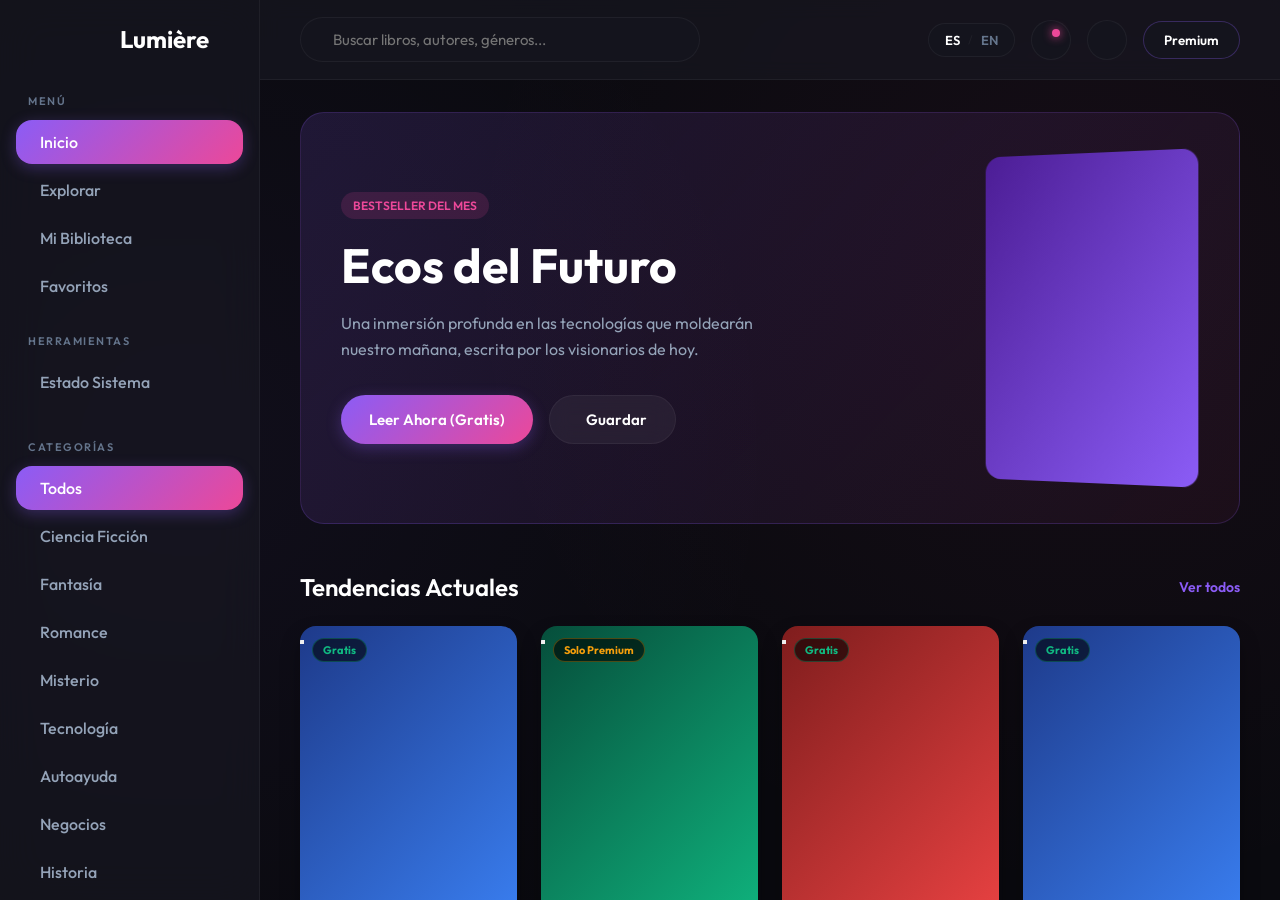
==== index.html @ 4f8e7672 "Initial commit" ====
<!DOCTYPE html>
<html lang="es">

<head>
    <meta charset="UTF-8">
    <meta name="viewport" content="width=device-width, initial-scale=1.0">
    <title data-i18n="page_title">Lumière - Digital Library</title>
    <link rel="stylesheet" href="styles.css">
    <link rel="preconnect" href="https://fonts.googleapis.com">
    <link rel="preconnect" href="https://fonts.gstatic.com" crossorigin>
    <link href="https://fonts.googleapis.com/css2?family=Outfit:wght@300;400;500;600;700&display=swap" rel="stylesheet">
    <link href="https://cdn.jsdelivr.net/npm/remixicon@3.5.0/fonts/remixicon.css" rel="stylesheet">
</head>

<body>
    <div class="app-container">
        <!-- Sidebar Navigation -->
        <aside class="sidebar" id="sidebar">
            <div class="logo">
                <button id="btnSidebarToggle" class="sidebar-toggle-btn">
                    <i class="ri-menu-fold-line"></i>
                </button>
                <i class="ri-book-3-fill"></i>
                <span>Lumière</span>
            </div>

            <nav class="nav-menu">
                <p class="nav-label" data-i18n="menu_label">MENU</p>
                <a href="#" class="nav-item active" data-tab="inicio"><i class="ri-home-5-line"></i> <span
                        data-i18n="nav_inicio">Inicio</span></a>
                <a href="#" class="nav-item" data-tab="explorar"><i class="ri-compass-3-line"></i> <span
                        data-i18n="nav_explore">Explorar</span></a>
                <a href="#" class="nav-item" data-tab="mis-libros"><i class="ri-bookmark-line"></i> <span
                        data-i18n="nav_library">Mi Biblioteca</span></a>
                <a href="#" class="nav-item" data-tab="favoritos"><i class="ri-heart-3-line"></i> <span
                        data-i18n="nav_favorites">Favoritos</span></a>
            </nav>

            <!-- System Diagnostic Section -->
            <nav class="nav-menu" style="margin-top: -10px;">
                <p class="nav-label">HERRAMIENTAS</p>
                <a href="#" class="nav-item" id="btnSystemStatus">
                    <i class="ri-shield-check-line"></i> <span>Estado Sistema</span>
                </a>
            </nav>

            <nav class="nav-menu" id="sidebarGenreFilter">
                <p class="nav-label" data-i18n="categories_label">GÉNEROS</p>
                <!-- Filtros rápidos de género -->
                <a href="#" class="nav-item category-filter active" data-category="all"><i
                        class="ri-layout-grid-line"></i> <span data-i18n="cat_all">Todos</span></a>
                <a href="#" class="nav-item category-filter" data-category="ciencia_ficcion"><i
                        class="ri-rocket-line"></i> <span data-i18n="cat_scifi">Ciencia Ficción</span></a>
                <a href="#" class="nav-item category-filter" data-category="fantasia"><i class="ri-magic-line"></i>
                    <span data-i18n="cat_fantasy">Fantasía</span></a>
                <a href="#" class="nav-item category-filter" data-category="romance"><i class="ri-empathize-line"></i>
                    <span data-i18n="cat_romance">Romance</span></a>
                <a href="#" class="nav-item category-filter" data-category="misterio"><i class="ri-search-eye-line"></i>
                    <span data-i18n="cat_mystery">Misterio</span></a>
                <a href="#" class="nav-item category-filter" data-category="tecnologia"><i class="ri-macbook-line"></i>
                    <span data-i18n="cat_tech">Tecnología</span></a>
                <a href="#" class="nav-item category-filter" data-category="autoayuda"><i
                        class="ri-psychotherapy-line"></i> <span data-i18n="cat_selfhelp">Autoayuda</span></a>
                <a href="#" class="nav-item category-filter" data-category="negocios"><i
                        class="ri-briefcase-4-line"></i> <span data-i18n="cat_business">Negocios</span></a>
                <a href="#" class="nav-item category-filter" data-category="historia"><i class="ri-book-line"></i> <span
                        data-i18n="cat_history">Historia</span></a>
            </nav>

            <!-- User Auth / Profile Area -->
            <div class="user-profile-sm" id="userProfileBtn">
                <img src="https://i.pravatar.cc/150?img=12" alt="User Profile" class="avatar" style="display: none;"
                    id="userAvatarImg">
                <i class="ri-user-unfollow-line avatar-placeholder" id="userAvatarPlaceholder"></i>
                <div class="user-info">
                    <span class="name" id="userNameDisplay" data-i18n="login_prompt">Iniciar Sesión</span>
                    <span class="plan" id="userPlanDisplay" style="display:none;">Free Member</span>
                </div>
            </div>
        </aside>

        <!-- Main Content -->
        <main class="main-content">
            <!-- Header -->
            <header class="top-header">
                <div class="search-bar">
                    <i class="ri-search-line"></i>
                    <input type="text" id="searchInput" placeholder="Buscar libros, autores, géneros..."
                        data-i18n-placeholder="search_placeholder">
                </div>

                <div class="header-actions">
                    <!-- Language Switcher -->
                    <div class="lang-switcher">
                        <button class="lang-btn active" data-lang="es">ES</button>
                        <span class="lang-div">/</span>
                        <button class="lang-btn" data-lang="en">EN</button>
                    </div>

                    <button class="icon-btn"><i class="ri-notification-3-line"></i><span class="badge"></span></button>
                    <button class="icon-btn"><i class="ri-settings-4-line"></i></button>
                    <button class="upgrade-btn" data-i18n="btn_premium">Premium</button>
                </div>
            </header>

            <!-- Content Area (Tabs Container) -->
            <div class="content-scroll">

                <!-- INICIO TAB -->
                <div class="tab-content active" id="tab-inicio">
                    <!-- Hero Section -->
                    <section class="hero-section">
                        <div class="hero-content">
                            <span class="tag" data-i18n="hero_tag">Bestseller del Mes</span>
                            <h1 data-i18n="hero_title">Ecos del Futuro</h1>
                            <p data-i18n="hero_desc">Una inmersión profunda en las tecnologías que moldearán nuestro
                                mañana, escrita por los visionarios de hoy.</p>
                            <div class="hero-actions">
                                <button class="btn-primary" data-i18n="btn_read_now">Leer Ahora (Gratis)</button>
                                <button class="btn-secondary add-favorite-btn"><i class="ri-heart-line"></i> <span
                                        data-i18n="btn_save">Guardar</span></button>
                            </div>
                        </div>
                        <div class="hero-image">
                            <div class="book-cover-mockup hero-mockup">
                                <i class="ri-rocket-2-fill"></i>
                            </div>
                        </div>
                    </section>

                    <!-- Trending Section -->
                    <section class="book-section">
                        <div class="section-header">
                            <h2 data-i18n="section_trending">Tendencias Actuales</h2>
                            <a href="#" class="view-all" data-i18n="btn_view_all">Ver todos</a>
                        </div>

                        <!-- Book Grid populated via JS to allow filtering -->
                        <div class="book-grid" id="mainBookGrid">
                            <!-- Books injected here by script.js -->
                        </div>
                    </section>
                </div>

                <!-- EXPLORAR TAB -->
                <div class="tab-content" id="tab-explorar">
                    <section class="book-section">
                        <div class="section-header">
                            <h2 data-i18n="section_explore">Explorar Catálogo</h2>
                        </div>
                        activeCategory: 'all'
                        <!-- Genre Pills -->
                        <div class="genre-pills">
                            <button class="pill active" data-category="all">Todos</button>
                            <button class="pill" data-category="ciencia_ficcion">Ciencia Ficción</button>
                            <button class="pill" data-category="fantasia">Fantasía</button>
                            <button class="pill" data-category="romance">Romance</button>
                            <button class="pill" data-category="misterio">Misterio</button>
                            <button class="pill" data-category="tecnologia">Tecnología</button>
                            <button class="pill" data-category="autoayuda">Autoayuda</button>
                            <button class="pill" data-category="negocios">Negocios</button>
                            <button class="pill" data-category="historia">Historia</button>
                        </div>
                        <div class="book-grid" id="exploreBookGrid">
                            <!-- Books injected here -->
                        </div>
                    </section>
                </div>

                <!-- MIS LIBROS & FAVORITOS TABS (Placeholder structure) -->
                <div class="tab-content" id="tab-mis-libros">
                    <section class="book-section">
                        <div class="section-header">
                            <h2 data-i18n="section_library">Mi Biblioteca</h2>
                        </div>
                        <p data-i18n="empty_library">Aún no has guardado libros para leer más tarde.</p>
                    </section>
                </div>

                <div class="tab-content" id="tab-favoritos">
                    <section class="book-section">
                        <div class="section-header">
                            <h2 data-i18n="section_favorites">Mis Favoritos</h2>
                        </div>
                        <div class="book-grid" id="favoritesBookGrid">
                            <!-- Favorite Books injected here -->
                        </div>
                    </section>
                </div>

                <!-- Footer: Newsletter & Partners -->
                <footer class="app-footer">
                    <div class="newsletter">
                        <h3 data-i18n="news_title">Únete a Lumière Premium</h3>
                        <p data-i18n="news_desc">Recibe promociones exclusivas, descuentos en libros de pago y recomendaciones personalizadas por correo electrónico.</p>
                        <form class="newsletter-form" id="newsletterForm">
                            <input type="email" placeholder="Tu correo electrónico..." required
                                data-i18n-placeholder="email_placeholder">
                            <button type="submit" class="btn-primary"><i class="ri-mail-send-line"></i> <span
                                    data-i18n="btn_subscribe">Suscribirse</span></button>
                        </form>
                    </div>

                    <div class="partnerships">
                        <h4 data-i18n="partners_title">Con el apoyo de nuestros socios:</h4>
                        <div class="partner-logos">
                            <span><i class="ri-amazon-line"></i> Publishers</span>
                            <span><i class="ri-google-play-line"></i> Books</span>
                            <span><i class="ri-apple-line"></i> Media</span>
                            <span><i class="ri-pen-nib-line"></i> Editores Indies</span>
                        </div>
                    </div>
                </footer>
            </div>
        </main>
        
        <!-- Book Details Modal -->
        <div class="modal-overlay" id="bookModal">
            <div class="modal-content">
                <button class="close-modal" id="closeModalBtn"><i class="ri-close-line"></i></button>
                <div class="modal-body">
                    <div class="modal-cover mockup-1" id="modalCover">
                        <i class="ri-planet-line"></i>
                    </div>
                    <div class="modal-info">
                        <!-- Premium/Price Tag inside modal -->
                        <span class="price-tag large" id="modalPrice">$0.00</span>
                        
                        <h2 id="modalTitle">Título del Libro</h2>
                        <span class="author-large" id="modalAuthor">Autor</span>
                        <div class="modal-meta">
                            <span><i class="ri-star-fill"></i> 4.8</span>
                            <span><i class="ri-time-line"></i> 12h 30m</span>
                            <span><i class="ri-book-open-line"></i> 342 pág</span>
                        </div>
                        <p class="description" id="modalDesc">
                            Cargando descripción...
                        </p>
                        <div class="modal-actions">
                            <button class="btn-primary" id="modalMainAction" data-i18n="btn_read_now">Comenzar a Leer</button>
                            <!-- NEW Preview Button -->
                            <button class="btn-secondary" id="modalPreviewAction"><i class="ri-eye-line"></i> <span data-i18n="btn_preview">Vista Previa</span></button>
                            
                            <button class="icon-btn-lg add-favorite-btn"><i class="ri-heart-add-line"></i></button>
                            <button class="icon-btn-lg"><i class="ri-share-line"></i></button>
                        </div>
                    </div>

                    <!-- Reading View (Hidden by default) -->
                    <div class="reading-container" id="readingContainer">
                        <div class="reading-header">
                            <button class="btn-back-details" id="btnBackToDetails">
                                <i class="ri-arrow-left-line"></i> <span data-i18n="btn_back">Volver</span>
                            </button>
                            
                            <div class="reader-controls">
                                <!-- Font Size -->
                                <div class="control-group">
                                    <button class="reader-btn" id="decreaseFont" title="Disminuir letra">A-</button>
                                    <button class="reader-btn" id="increaseFont" title="Aumentar letra">A+</button>
                                </div>
                                <!-- Font Family -->
                                <div class="control-group">
                                    <button class="reader-btn" id="toggleFontFamily" title="Cambiar fuente">
                                        <i class="ri-font-size"></i>
                                    </button>
                                </div>
                                <!-- Themes -->
                                <div class="control-group themes">
                                    <button class="theme-dot light active" data-theme="light" title="Modo Día"></button>
                                    <button class="theme-dot sepia" data-theme="sepia" title="Modo Sepia"></button>
                                    <button class="theme-dot dark" data-theme="dark" title="Modo Noche"></button>
                                </div>
                            </div>

                            <div class="modal-meta" style="margin-bottom: 0; margin-left: auto;">
                                <span id="readingTitle" style="font-weight: 700;">Título</span>
                            </div>
                        </div>
                        <div class="reading-content" id="readingContentText">
                            <!-- Full book text injected here -->
                        </div>
                    </div>
                </div>
            </div>
        </div>

        <!-- Authentication Modal (Login/Register) -->
        <div class="modal-overlay" id="authModal">
            <div class="modal-content auth-modal-content">
                <button class="close-modal" id="closeAuthModalBtn"><i class="ri-close-line"></i></button>
                <div class="auth-forms">
                    <div class="auth-header">
                        <h2 data-i18n="auth_title">Bienvenido a Lumière</h2>
                        <p data-i18n="auth_desc">Inicia sesión o crea una cuenta para guardar tus libros y acceder a
                            contenido Premium.</p>
                    </div>
                    <div class="auth-tabs">
                        <button class="auth-tab active" data-target="login" id="loginTabBtn"
                            data-i18n="tab_login">Iniciar Sesión</button>
                        <button class="auth-tab" data-target="register" id="registerTabBtn"
                            data-i18n="tab_register">Registrarse</button>
                    </div>

                    <form id="loginForm" class="auth-form active">
                        <div class="form-group">
                            <label data-i18n="label_email">Correo Electrónico</label>
                            <input type="email" required placeholder="correo@ejemplo.com">
                        </div>
                        <div class="form-group">
                            <label data-i18n="label_password">Contraseña</label>
                            <input type="password" required placeholder="••••••••">
                        </div>
                        <button type="submit" class="btn-primary w-100" data-i18n="btn_login_submit">Entrar</button>
                    </form>

                    <form id="registerForm" class="auth-form">
                        <div class="form-group">
                            <label data-i18n="label_name">Nombre Completo</label>
                            <input type="text" required placeholder="Tu Nombre">
                        </div>
                        <div class="form-group">
                            <label data-i18n="label_email">Correo Electrónico</label>
                            <input type="email" required placeholder="correo@ejemplo.com">
                        </div>
                        <div class="form-group">
                            <label data-i18n="label_password">Contraseña</label>
                            <input type="password" required placeholder="••••••••">
                        </div>
                        <button type="submit" class="btn-primary w-100" data-i18n="btn_register_submit">Crear
                            Cuenta</button>
                    </form>
                </div>
            </div>
        </div>

    </div>

    <!-- The Javascript file holding our logic -->
    <script src="script.js"></script>
</body>

</html>
---- styles.css ----
:root {
    --bg-dark: #0a0a0f;
    --bg-panel: #14141d;
    --bg-glass: rgba(25, 25, 35, 0.6);
    --border-glass: rgba(255, 255, 255, 0.05);
    
    --text-primary: #ffffff;
    --text-secondary: #94a3b8;
    --text-muted: #64748b;
    
    --accent-primary: #8b5cf6;
    --accent-primary-hover: #7c3aed;
    --accent-secondary: #ec4899;
    --accent-gradient: linear-gradient(135deg, var(--accent-primary), var(--accent-secondary));
    
    --price-free: #10b981; /* strong green for free */
    --price-premium: #f59e0b; /* golden for premium */

    --radius-sm: 8px;
    --radius-md: 16px;
    --radius-lg: 24px;
    --radius-full: 9999px;
    
    --transition: all 0.3s cubic-bezier(0.4, 0, 0.2, 1);
}

* { margin: 0; padding: 0; box-sizing: border-box; font-family: 'Outfit', sans-serif; }
body {
    background-color: var(--bg-dark); color: var(--text-primary);
    height: 100vh; overflow: hidden;
    background-image: 
        radial-gradient(circle at 15% 50%, rgba(139, 92, 246, 0.05) 0%, transparent 50%),
        radial-gradient(circle at 85% 30%, rgba(236, 72, 153, 0.05) 0%, transparent 50%);
}
.app-container { display: flex; height: 100vh; max-width: 1600px; margin: 0 auto; }

/* Scrollbar Styles */
::-webkit-scrollbar { width: 6px; }
::-webkit-scrollbar-track { background: transparent; }
::-webkit-scrollbar-thumb { background: var(--bg-panel); border-radius: var(--radius-full); }
::-webkit-scrollbar-thumb:hover { background: var(--border-glass); }

/* Sidebar */
.sidebar {
    width: 260px; background: var(--bg-glass); backdrop-filter: blur(20px); -webkit-backdrop-filter: blur(20px);
    border-right: 1px solid var(--border-glass); display: flex; flex-direction: column; padding: 24px 0; z-index: 10;
    transition: width 0.3s cubic-bezier(0.4, 0, 0.2, 1); overflow: hidden;
}

.sidebar.collapsed {
    width: 80px;
}

.logo { 
    display: flex; align-items: center; gap: 12px; padding: 0 24px; margin-bottom: 40px; 
    font-size: 24px; font-weight: 700; color: var(--text-primary); 
    white-space: nowrap;
}
.logo i { color: var(--accent-primary); font-size: 28px; min-width: 32px; text-align: center; }

.sidebar-toggle-btn {
    background: none; border: none; color: var(--text-muted); cursor: pointer;
    font-size: 20px; display: flex; align-items: center; justify-content: center;
    transition: var(--transition); padding: 4px; border-radius: var(--radius-sm);
}
.sidebar-toggle-btn:hover { color: var(--text-primary); background: rgba(255,255,255,0.05); }

.sidebar.collapsed .logo span,
.sidebar.collapsed .nav-item span,
.sidebar.collapsed .nav-label,
.sidebar.collapsed .user-info {
    display: none;
}

.sidebar.collapsed .nav-item {
    justify-content: center; padding: 12px 0;
}
.sidebar.collapsed .nav-item i { font-size: 22px; }

.nav-menu { margin-bottom: 32px; padding: 0 16px; }
.nav-label { font-size: 11px; font-weight: 600; color: var(--text-muted); letter-spacing: 1.5px; margin-bottom: 12px; padding: 0 12px; white-space: nowrap; }
.nav-item {
    display: flex; align-items: center; gap: 12px; padding: 12px; color: var(--text-secondary); text-decoration: none;
    border-radius: var(--radius-md); transition: var(--transition); font-weight: 500; margin-bottom: 4px; pointer-events: auto;
    white-space: nowrap;
}
.nav-item i { font-size: 20px; transition: var(--transition); }
.nav-item:hover { background: rgba(255, 255, 255, 0.03); color: var(--text-primary); }
.nav-item.active { background: var(--accent-gradient); color: white; box-shadow: 0 4px 15px rgba(139, 92, 246, 0.3); }

/* User Auth Box in Sidebar */
.user-profile-sm {
    margin-top: auto; padding: 16px; margin-inline: 16px; display: flex; align-items: center; gap: 12px;
    background: var(--bg-panel); border-radius: var(--radius-md); border: 1px solid var(--border-glass);
    cursor: pointer; transition: var(--transition);
}
.user-profile-sm:hover { border-color: rgba(255, 255, 255, 0.1); background: rgba(255, 255, 255, 0.05); }
.avatar, .avatar-placeholder { width: 40px; height: 40px; border-radius: var(--radius-full); object-fit: cover; }
.avatar-placeholder { background: rgba(255,255,255,0.05); display: flex; align-items: center; justify-content: center; font-size: 20px; color: var(--text-muted); }
.user-info { display: flex; flex-direction: column; }
.user-info .name { font-size: 14px; font-weight: 600; white-space: nowrap; }
.user-info .plan { font-size: 12px; color: var(--accent-primary); font-weight: 500; }

/* Header */
.top-header {
    height: 80px; display: flex; align-items: center; justify-content: space-between; padding: 0 40px;
    background: var(--bg-glass); backdrop-filter: blur(10px); -webkit-backdrop-filter: blur(10px);
    border-bottom: 1px solid var(--border-glass); z-index: 5;
}
.search-bar {
    display: flex; align-items: center; gap: 12px; background: var(--bg-panel); padding: 12px 20px;
    border-radius: var(--radius-full); width: 400px; border: 1px solid var(--border-glass); transition: var(--transition);
}
.search-bar:focus-within { border-color: var(--accent-primary); box-shadow: 0 0 0 3px rgba(139, 92, 246, 0.1); }
.search-bar i { color: var(--text-muted); font-size: 20px; }
.search-bar input { background: transparent; border: none; color: var(--text-primary); width: 100%; outline: none; font-size: 15px; }

/* Header Actions & Lang */
.header-actions { display: flex; align-items: center; gap: 16px; }
.lang-switcher { display: flex; align-items: center; background: var(--bg-panel); border-radius: var(--radius-full); padding: 4px 12px; border: 1px solid var(--border-glass); }
.lang-btn { background: none; border: none; color: var(--text-muted); font-weight: 600; font-size: 13px; cursor: pointer; padding: 4px; transition: var(--transition); }
.lang-btn.active { color: var(--text-primary); }
.lang-div { color: var(--border-glass); font-size: 12px; margin: 0 4px; }

.icon-btn {
    width: 40px; height: 40px; border-radius: var(--radius-full); background: var(--bg-panel); border: 1px solid var(--border-glass);
    color: var(--text-primary); display: flex; align-items: center; justify-content: center; font-size: 20px; cursor: pointer; transition: var(--transition); position: relative;
}
.icon-btn:hover { background: rgba(255, 255, 255, 0.05); }
.badge { position: absolute; top: 8px; right: 10px; width: 8px; height: 8px; background: var(--accent-secondary); border-radius: var(--radius-full); box-shadow: 0 0 10px var(--accent-secondary); }

.upgrade-btn {
    background: var(--bg-panel); color: var(--text-primary); border: 1px solid rgba(139, 92, 246, 0.3);
    padding: 10px 20px; border-radius: var(--radius-full); font-weight: 600; cursor: pointer; transition: var(--transition);
}
.upgrade-btn:hover { background: rgba(139, 92, 246, 0.1); border-color: var(--accent-primary); box-shadow: 0 0 15px rgba(139,92,246,0.2); }

/* Content Area */
.main-content { flex: 1; display: flex; flex-direction: column; min-width: 0; }
.content-scroll { flex: 1; overflow-y: auto; padding: 32px 40px 80px 40px; }

/* Tabs Logic inside Main Content */
.tab-content { display: none; animation: fadeIn 0.4s ease-out; }
.tab-content.active { display: block; }
@keyframes fadeIn { from { opacity: 0; transform: translateY(10px); } to { opacity: 1; transform: translateY(0); } }


/* Genre Pills */
.genre-pills { display: flex; gap: 12px; margin-bottom: 32px; flex-wrap: wrap; }
.pill {
    background: rgba(255,255,255,0.05); border: 1px solid var(--border-glass); padding: 8px 16px; border-radius: var(--radius-full);
    color: var(--text-secondary); cursor: pointer; font-size: 14px; font-weight: 500; transition: var(--transition);
}
.pill:hover { border-color: rgba(255,255,255,0.2); color: var(--text-primary); }
.pill.active { background: rgba(255,255,255,0.15); color: white; border-color: rgba(255,255,255,0.3); }

/* Hero Section */
.hero-section {
    background: linear-gradient(135deg, rgba(139, 92, 246, 0.15), rgba(236, 72, 153, 0.05));
    border-radius: var(--radius-lg); border: 1px solid rgba(139, 92, 246, 0.2); padding: 40px; display: flex; align-items: center; justify-content: space-between; margin-bottom: 48px; position: relative; overflow: hidden;
}
.hero-content { max-width: 50%; z-index: 1; }
.tag { display: inline-block; padding: 6px 12px; background: rgba(236, 72, 153, 0.15); color: var(--accent-secondary); border-radius: var(--radius-full); font-size: 12px; font-weight: 600; margin-bottom: 16px; text-transform: uppercase; }
.hero-content h1 { font-size: 48px; font-weight: 700; margin-bottom: 16px; }
.hero-content p { color: var(--text-secondary); font-size: 16px; line-height: 1.6; margin-bottom: 32px; }
.hero-actions { display: flex; gap: 16px; }

.btn-primary {
    background: var(--accent-gradient); color: white; border: none; padding: 14px 28px; border-radius: var(--radius-full);
    font-size: 15px; font-weight: 600; cursor: pointer; transition: var(--transition); box-shadow: 0 4px 15px rgba(139, 92, 246, 0.3); display: flex; align-items: center; justify-content: center; gap: 8px;
}
.btn-primary:hover { transform: translateY(-2px); box-shadow: 0 6px 20px rgba(139, 92, 246, 0.4); }

.btn-secondary {
    background: rgba(255, 255, 255, 0.05); color: var(--text-primary); border: 1px solid var(--border-glass); padding: 14px 28px; border-radius: var(--radius-full);
    font-size: 15px; font-weight: 600; cursor: pointer; transition: var(--transition); display: flex; align-items: center; gap: 8px; backdrop-filter: blur(10px);
}
.btn-secondary:hover { background: rgba(255, 255, 255, 0.1); border-color: rgba(255, 255, 255, 0.2); }

.hero-image { position: relative; z-index: 1; transform: perspective(1000px) rotateY(-15deg); transition: var(--transition); }
.hero-image:hover { transform: perspective(1000px) rotateY(0deg); }

/* Book Sections and Grids */
.book-section { margin-bottom: 48px; }
.section-header { display: flex; align-items: center; justify-content: space-between; margin-bottom: 24px; }
.section-header h2 { font-size: 24px; font-weight: 600; }
.view-all { color: var(--accent-primary); text-decoration: none; font-size: 14px; font-weight: 600; }

.book-grid { display: grid; grid-template-columns: repeat(auto-fill, minmax(200px, 1fr)); gap: 24px; }
.book-card {
    background: transparent; border-radius: var(--radius-md); cursor: pointer; transition: var(--transition); position: relative;
    outline: none;
}
.book-card:hover { transform: translateY(-8px); }

.book-cover { width: 100%; aspect-ratio: 2/3; border-radius: var(--radius-md); overflow: hidden; position: relative; margin-bottom: 16px; box-shadow: 0 10px 20px rgba(0,0,0,0.3); }

/* Price and Premium tags */
.price-tag {
    position: absolute; top: 12px; left: 12px; padding: 4px 10px; border-radius: var(--radius-full);
    font-size: 11px; font-weight: 700; background: rgba(0,0,0,0.6); backdrop-filter: blur(4px); z-index: 2;
}
.price-tag.free { color: var(--price-free); border: 1px solid rgba(16, 185, 129, 0.3); }
.price-tag.premium { color: var(--price-premium); border: 1px solid rgba(245, 158, 11, 0.3); }
.price-tag.paid { color: white; border: 1px solid rgba(255,255,255,0.2); }

/* Quick Action Heart on Card */
.card-action-btn {
    position: absolute; top: 12px; right: 12px; width: 32px; height: 32px; border-radius: var(--radius-full);
    background: rgba(0,0,0,0.5); backdrop-filter: blur(4px); color: white; border: none; z-index: 2;
    display: flex; align-items: center; justify-content: center; opacity: 0; transform: scale(0.8); transition: var(--transition);
}
.card-action-btn:hover { background: var(--accent-secondary); color: white; }
.book-card:hover .card-action-btn { opacity: 1; transform: scale(1); }
.card-action-btn.active { opacity: 1; background: var(--accent-secondary); color: white; transform: scale(1); }

/* Mockups Colors */
[class^="mockup-"], .hero-mockup { background: linear-gradient(to bottom right, #2a2a3e, #1a1a2e); display: flex; align-items: center; justify-content: center; position: relative; }
[class^="mockup-"] i, .hero-mockup i { font-size: 48px; color: rgba(255,255,255,0.2); }
.hero-mockup { width: 220px; height: 330px; border-radius: var(--radius-md); background: linear-gradient(to bottom right, #4c1d95, #8b5cf6); }
.hero-mockup i { font-size: 80px; color: rgba(255,255,255,0.4); }
.mockup-1 { background: linear-gradient(135deg, #1e3a8a, #3b82f6); }
.mockup-2 { background: linear-gradient(135deg, #064e3b, #10b981); }
.mockup-3 { background: linear-gradient(135deg, #7f1d1d, #ef4444); }
.mockup-4 { background: linear-gradient(135deg, #831843, #f43f5e); }
.mockup-5 { background: linear-gradient(135deg, #4a044e, #d946ef); }

.book-info h3 { font-size: 16px; font-weight: 600; margin-bottom: 4px; white-space: nowrap; overflow: hidden; text-overflow: ellipsis; }
.book-info .author { font-size: 13px; color: var(--text-secondary); margin-bottom: 8px; }

/* Modals Overlay Base */
.modal-overlay {
    position: fixed; top: 0; left: 0; right: 0; bottom: 0; background: rgba(0, 0, 0, 0.7); backdrop-filter: blur(10px);
    z-index: 100; display: flex; align-items: center; justify-content: center; opacity: 0; pointer-events: none; transition: var(--transition);
}
.modal-overlay.active { opacity: 1; pointer-events: auto; }
.modal-content {
    background: var(--bg-panel); border: 1px solid var(--border-glass); border-radius: var(--radius-lg); width: 100%; 
    max-width: 800px; position: relative; transform: translateY(20px) scale(0.95); transition: var(--transition); overflow: hidden;
}
.modal-overlay.active .modal-content { transform: translateY(0) scale(1); box-shadow: 0 25px 50px rgba(0,0,0,0.5); }
.close-modal {
    position: absolute; top: 24px; right: 24px; background: rgba(255,255,255,0.1); border: none; width: 36px; height: 36px;
    border-radius: var(--radius-full); color: white; font-size: 20px; cursor: pointer; display: flex; align-items: center; justify-content: center; z-index: 10;
}

/* Book Details Modal */
.modal-body { display: flex; padding: 40px; gap: 40px; }
.modal-cover { width: 240px; aspect-ratio: 2/3; border-radius: var(--radius-md); flex-shrink: 0; }
.modal-cover i { font-size: 80px; }
.modal-info { flex: 1; }
.modal-info h2 { font-size: 32px; font-weight: 700; margin-bottom: 4px; margin-top: 12px; }
.author-large { font-size: 18px; color: var(--text-secondary); display: block; margin-bottom: 24px; }
.modal-meta { display: flex; gap: 24px; margin-bottom: 24px; color: var(--text-primary); font-weight: 500; }
.modal-meta i { color: var(--accent-primary); margin-right: 4px; }
.description { color: var(--text-secondary); line-height: 1.6; margin-bottom: 32px; }
.modal-actions { display: flex; gap: 16px; flex-wrap: wrap; }
.icon-btn-lg {
    width: 48px; height: 48px; border-radius: var(--radius-full); background: rgba(255,255,255,0.05); border: 1px solid var(--border-glass);
    color: white; font-size: 20px; cursor: pointer; display: flex; align-items: center; justify-content: center; transition: var(--transition);
}
.icon-btn-lg:hover { background: rgba(255,255,255,0.1); }
.price-tag.large { position: static; display: inline-block; font-size: 13px; padding: 6px 14px; }

/* Auth Modal Specifics */
.auth-modal-content { max-width: 450px; }
.auth-forms { padding: 40px; }
.auth-header { text-align: center; margin-bottom: 32px; }
.auth-header h2 { font-size: 28px; margin-bottom: 8px; }
.auth-header p { color: var(--text-secondary); font-size: 14px; line-height: 1.5; }
.auth-tabs { display: flex; background: rgba(255,255,255,0.05); border-radius: var(--radius-md); padding: 4px; margin-bottom: 32px; }
.auth-tab {
    flex: 1; background: transparent; border: none; color: var(--text-secondary); padding: 10px; font-size: 14px; font-weight: 600;
    border-radius: var(--radius-sm); cursor: pointer; transition: var(--transition);
}
.auth-tab.active { background: var(--bg-panel); color: var(--text-primary); box-shadow: 0 2px 10px rgba(0,0,0,0.2); }
.auth-form { display: none; }
.auth-form.active { display: block; animation: fadeIn 0.3s; }
.form-group { margin-bottom: 20px; }
.form-group label { display: block; font-size: 13px; color: var(--text-secondary); margin-bottom: 8px; }
.form-group input {
    width: 100%; background: rgba(255,255,255,0.05); border: 1px solid var(--border-glass); color: white; padding: 12px 16px;
    border-radius: var(--radius-md); font-size: 15px; outline: none; transition: var(--transition);
}
.form-group input:focus { border-color: var(--accent-primary); background: rgba(255,255,255,0.08); }
.w-100 { width: 100%; }

/* Footer: Newsletter & Partners */
.app-footer { margin-top: 60px; padding-top: 40px; border-top: 1px solid var(--border-glass); display: flex; flex-direction: column; gap: 40px; }
.newsletter { background: linear-gradient(135deg, rgba(236, 72, 153, 0.1), rgba(139, 92, 246, 0.1)); padding: 40px; border-radius: var(--radius-lg); text-align: center; border: 1px solid rgba(255,255,255,0.05); }
.newsletter h3 { font-size: 24px; margin-bottom: 12px; }
.newsletter p { color: var(--text-secondary); margin-bottom: 24px; max-width: 500px; margin-inline: auto; }
.newsletter-form { display: flex; gap: 12px; max-width: 400px; margin: 0 auto; }
.newsletter-form input { flex: 1; padding: 14px 20px; border-radius: var(--radius-full); border: 1px solid var(--border-glass); background: rgba(0,0,0,0.2); color: white; outline: none; }
.newsletter-form input:focus { border-color: var(--accent-secondary); }

.partnerships { text-align: center; }
.partnerships h4 { color: var(--text-muted); font-size: 12px; letter-spacing: 2px; text-transform: uppercase; margin-bottom: 24px; }
.partner-logos { display: flex; justify-content: center; gap: 40px; flex-wrap: wrap; }
.partner-logos span { display: flex; align-items: center; gap: 8px; color: var(--text-secondary); font-size: 18px; font-weight: 600; opacity: 0.5; transition: var(--transition); }
.partner-logos span:hover { opacity: 1; color: white; }
.partner-logos i { font-size: 24px; }

/* Reading Mode in Modal */
.modal-body.reading-active .modal-cover,
.modal-body.reading-active .modal-info {
    display: none;
}

.reading-container {
    display: none;
    width: 100%;
    padding: 20px 40px 40px;
    max-height: 70vh;
    overflow-y: auto;
    animation: fadeIn 0.5s ease;
}

.modal-body.reading-active .reading-container {
    display: block;
}

.reading-content {
    font-family: 'Outfit', sans-serif; /* Could use a serif font here if desired */
    font-size: 18px;
    line-height: 1.8;
    color: var(--text-primary);
    text-align: justify;
}

.reading-header {
    display: flex;
    align-items: center;
    justify-content: space-between;
    margin-bottom: 32px;
    padding-bottom: 16px;
    border-bottom: 1px solid var(--border-glass);
}

.btn-back-details {
    background: none;
    border: none;
    color: var(--accent-primary);
    font-weight: 600;
    cursor: pointer;
    display: flex;
    align-items: center;
    gap: 8px;
    font-size: 14px;
}

/* Reader Controls Styles */
.reader-controls {
    display: flex;
    align-items: center;
    gap: 20px;
    background: rgba(255, 255, 255, 0.03);
    padding: 6px 16px;
    border-radius: var(--radius-full);
    border: 1px solid var(--border-glass);
}

.control-group {
    display: flex;
    align-items: center;
    gap: 8px;
    padding: 0 10px;
    border-right: 1px solid var(--border-glass);
}
.control-group:last-child { border-right: none; }

.reader-btn {
    background: transparent;
    border: 1px solid transparent;
    color: var(--text-secondary);
    width: 32px;
    height: 32px;
    border-radius: var(--radius-sm);
    cursor: pointer;
    font-weight: 700;
    transition: var(--transition);
    display: flex;
    align-items: center;
    justify-content: center;
}
.reader-btn:hover { background: rgba(255, 255, 255, 0.1); color: var(--text-primary); }

.theme-dot {
    width: 20px;
    height: 20px;
    border-radius: 50%;
    border: 2px solid transparent;
    cursor: pointer;
    transition: var(--transition);
}
.theme-dot.light { background: #ffffff; }
.theme-dot.sepia { background: #f4ecd8; }
.theme-dot.dark { background: #1a1a2e; }
.theme-dot.active { border-color: var(--accent-primary); transform: scale(1.2); }

/* Reading Themes */
.reading-container.theme-sepia {
    background-color: #f4ecd8;
    color: #5b4636;
}
.reading-container.theme-sepia .reading-content { color: #5b4636; }
.reading-container.theme-sepia .reading-header { border-color: rgba(91, 70, 54, 0.1); }
.reading-container.theme-sepia .btn-back-details { color: #8b5cf6; }
.reading-container.theme-sepia .reading-title { color: #5b4636; }

.reading-container.theme-dark {
    background-color: #121212;
    color: #e0e0e0;
}
.reading-container.theme-dark .reading-content { color: #e0e0e0; }

/* Font Family Classes */
.font-serif {
    font-family: 'Georgia', 'Times New Roman', serif !important;
}

/* Utility */
.mb-2 { margin-bottom: 8px; }
.w-100 { width: 100%; }
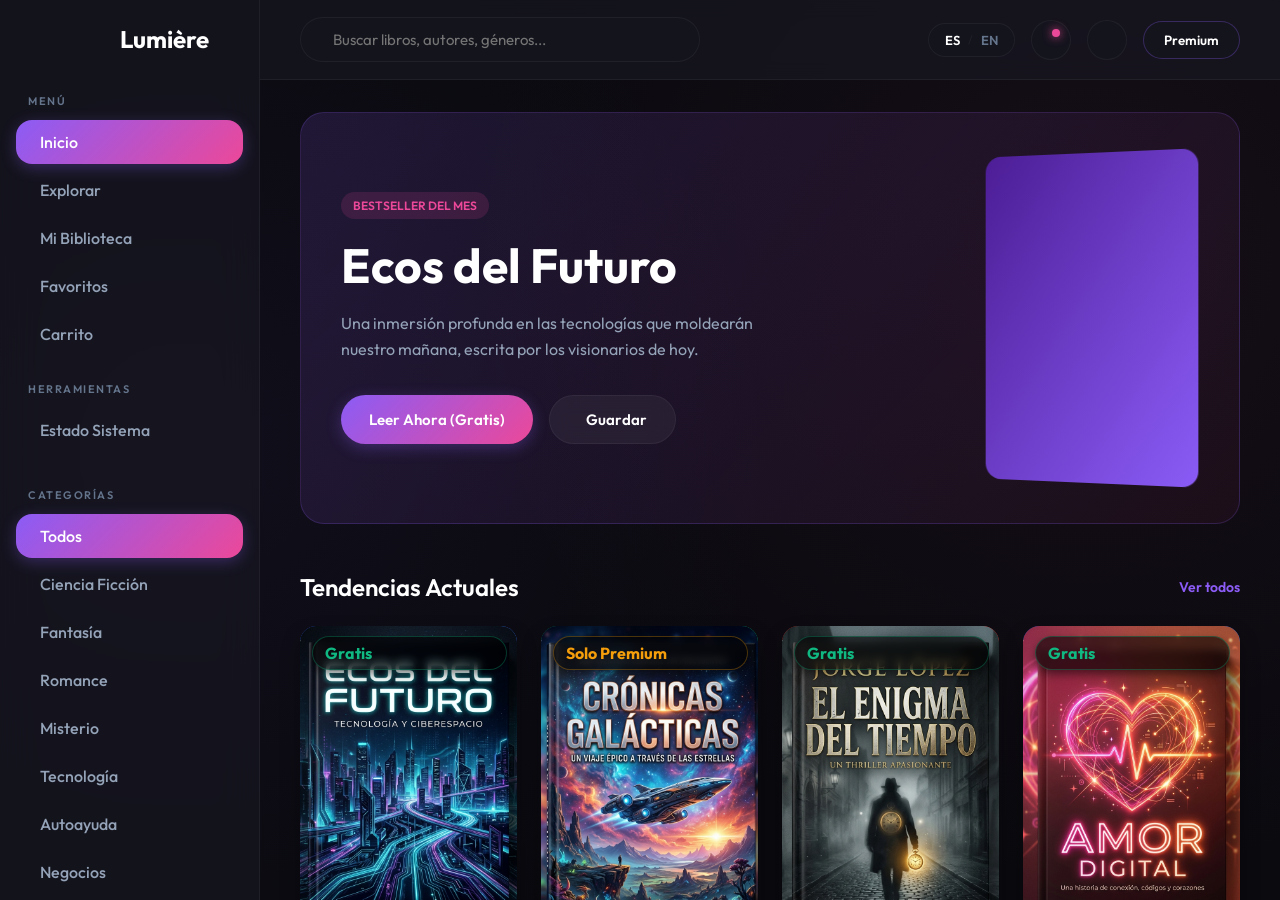
==== commit e1a8fd35: "feat: implement favorites domain service and repository with comprehensive unit testing examples" ====
--- a/index.html
+++ b/index.html
@@ -34,6 +34,7 @@
                         data-i18n="nav_library">Mi Biblioteca</span></a>
                 <a href="#" class="nav-item" data-tab="favoritos"><i class="ri-heart-3-line"></i> <span
                         data-i18n="nav_favorites">Favoritos</span></a>
+                <a href="#" class="nav-item" id="cartToggleBtn"><i class="ri-shopping-cart-2-line"></i> <span>Carrito</span> <span id="cartBadge" class="cart-badge">0</span></a>
             </nav>
 
             <!-- System Diagnostic Section -->
--- a/styles.css
+++ b/styles.css
@@ -422,3 +422,148 @@
 /* Utility */
 .mb-2 { margin-bottom: 8px; }
 .w-100 { width: 100%; }
+
+/* ---- CART & MODAL STYLES ---- */
+.cart-badge {
+    background: var(--primary);
+    color: white;
+    font-size: 0.75rem;
+    padding: 2px 8px;
+    border-radius: 20px;
+    margin-left: auto;
+    font-weight: bold;
+}
+
+.cart-modal-content {
+    background: var(--surface-light);
+    width: 90%;
+    max-width: 500px;
+    border-radius: 16px;
+    padding: 30px;
+    position: relative;
+    box-shadow: 0 20px 40px rgba(0,0,0,0.3);
+    border: 1px solid rgba(255,255,255,0.1);
+}
+
+.cart-items {
+    margin-top: 20px;
+    max-height: 300px;
+    overflow-y: auto;
+    display: flex;
+    flex-direction: column;
+    gap: 15px;
+}
+
+.cart-item {
+    display: flex;
+    justify-content: space-between;
+    align-items: center;
+    padding: 10px;
+    background: rgba(255,255,255,0.05);
+    border-radius: 8px;
+}
+
+.cart-item-info h4 {
+    margin: 0 0 5px 0;
+    font-size: 1rem;
+}
+
+.cart-item-price {
+    color: var(--primary);
+    font-weight: bold;
+}
+
+.cart-item-remove {
+    background: none;
+    border: none;
+    color: #ef4444;
+    cursor: pointer;
+    font-size: 1.2rem;
+    padding: 5px;
+}
+
+.cart-summary {
+    margin-top: 20px;
+    padding-top: 20px;
+    border-top: 1px solid rgba(255,255,255,0.1);
+}
+
+.summary-line {
+    display: flex;
+    justify-content: space-between;
+    font-size: 1.2rem;
+    font-weight: bold;
+    margin-bottom: 15px;
+}
+
+.checkout-btn {
+    width: 100%;
+    padding: 12px;
+    background: var(--primary);
+    color: white;
+    border: none;
+    border-radius: 8px;
+    font-weight: bold;
+    cursor: pointer;
+    transition: 0.3s;
+}
+
+.checkout-btn:disabled {
+    background: var(--surface);
+    cursor: not-allowed;
+    opacity: 0.5;
+}
+
+/* Image Covers */
+.book-cover-img {
+    position: absolute;
+    top: 0;
+    left: 0;
+    width: 100%;
+    height: 100%;
+    object-fit: cover;
+    z-index: 1;
+    border-radius: inherit;
+}
+
+/* Redefining price-tag visibility */
+.book-cover .price-tag {
+    z-index: 3;
+    font-size: 1rem;
+    padding: 6px 12px;
+    top: 10px;
+    right: 10px;
+    box-shadow: 0 4px 10px rgba(0,0,0,0.5);
+}
+
+.book-card .card-action-btn[data-action="add-to-cart"] {
+    position: absolute;
+    bottom: 10px;
+    right: 10px;
+    z-index: 3;
+    background: rgba(15, 23, 42, 0.8);
+    backdrop-filter: blur(4px);
+    width: 40px;
+    height: 40px;
+    border-radius: 50%;
+    display: flex;
+    align-items: center;
+    justify-content: center;
+    color: white;
+    font-size: 1.2rem;
+    cursor: pointer;
+    border: 1px solid rgba(255,255,255,0.1);
+    opacity: 0;
+    transform: translateY(10px);
+    transition: all 0.3s ease;
+}
+
+.book-card:hover .card-action-btn {
+    opacity: 1;
+    transform: translateY(0);
+}
+
+.book-card .card-action-btn[data-action="add-to-cart"]:hover {
+    background: var(--primary);
+    color: white;
+}
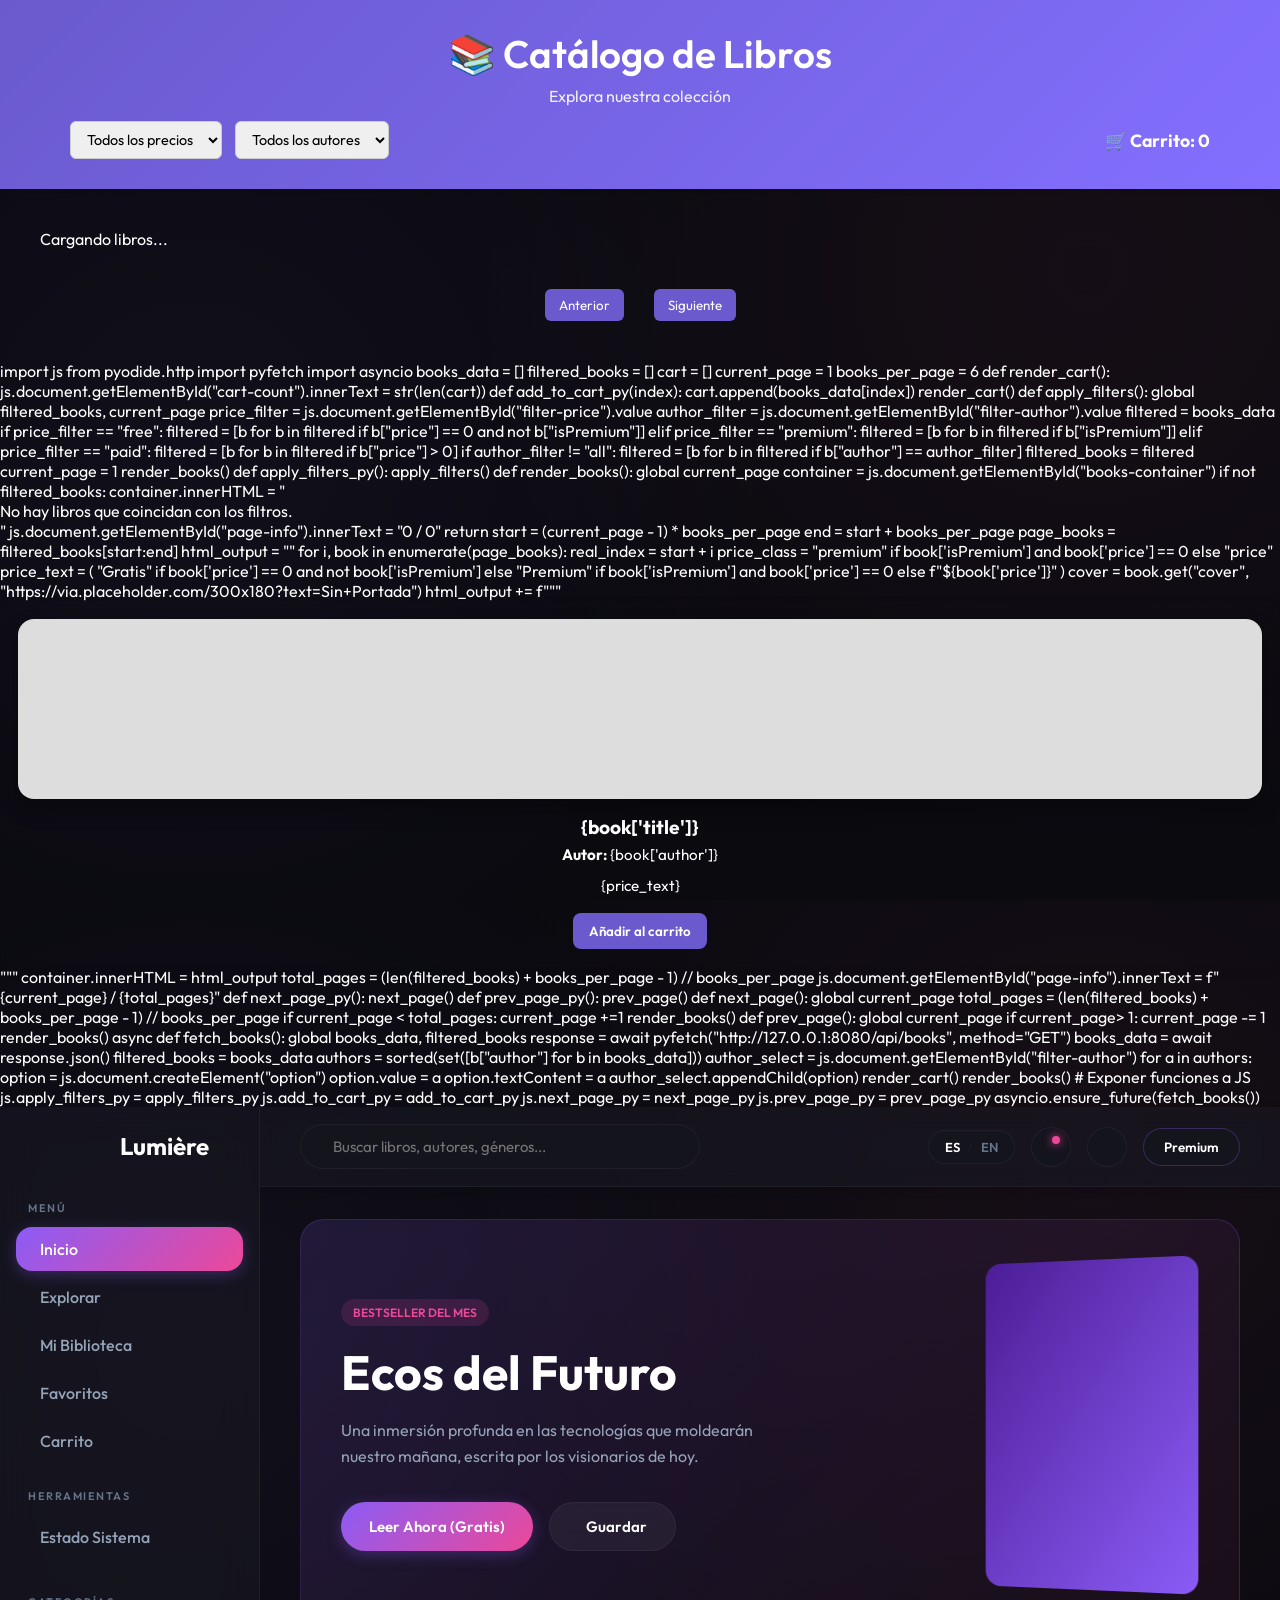
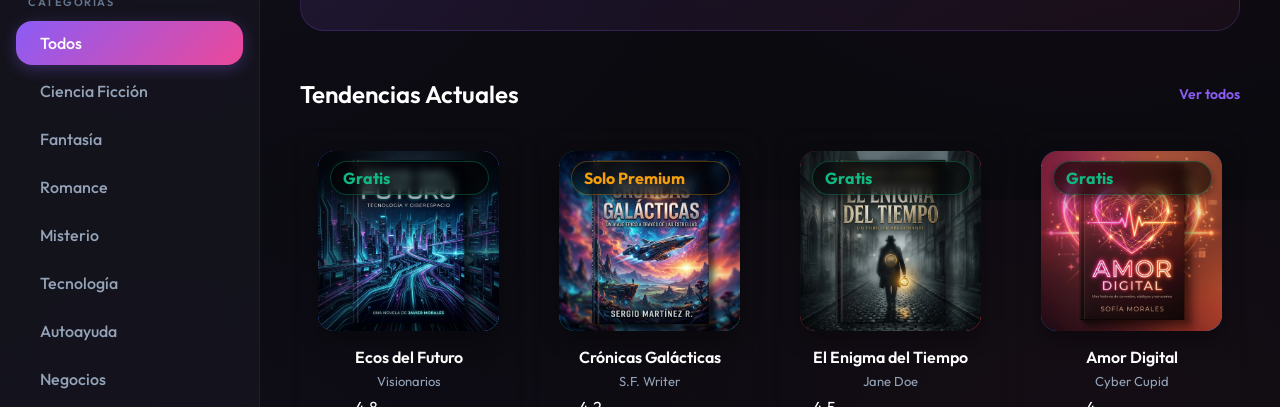
==== commit 63b74a40: "feat: implement book catalog interface with PyScript integration and filtering functionality" ====
--- a/index.html
+++ b/index.html
@@ -2,14 +2,361 @@
 <html lang="es">
 
 <head>
+    <meta charset="UTF-8">
+    <title>Catálogo de Libros</title>
+
+    <!-- PyScript -->
+    <link rel="stylesheet" href="https://pyscript.net/latest/pyscript.css">
+    <script defer src="https://pyscript.net/latest/pyscript.js"></script>
+
+    <!-- Google Fonts -->
+    <link href="https://fonts.googleapis.com/css2?family=Inter:wght@300;400;600&display=swap" rel="stylesheet">
+
+    <style>
+        body {
+            font-family: 'Inter', sans-serif;
+            margin: 0;
+            background: #f3f4f6;
+            color: #333;
+        }
+
+        header {
+            background: linear-gradient(135deg, #6a5acd, #836fff);
+            padding: 30px;
+            text-align: center;
+            color: white;
+            box-shadow: 0 2px 10px rgba(0, 0, 0, 0.15);
+        }
+
+        header h1 {
+            margin: 0;
+            font-size: 2.4rem;
+            font-weight: 600;
+        }
+
+        header p {
+            margin-top: 8px;
+            font-size: 1rem;
+            opacity: 0.9;
+        }
+
+        #top-bar {
+            margin-top: 15px;
+            display: flex;
+            justify-content: space-between;
+            align-items: center;
+            padding: 0 40px;
+        }
+
+        #filters select {
+            padding: 8px 12px;
+            margin-right: 10px;
+            border-radius: 6px;
+            border: 1px solid #ccc;
+            font-size: 0.9rem;
+        }
+
+        #cart {
+            font-size: 1.1rem;
+            font-weight: bold;
+        }
+
+        #books-container {
+            display: grid;
+            grid-template-columns: repeat(auto-fill, minmax(260px, 1fr));
+            gap: 25px;
+            padding: 40px;
+            max-width: 1300px;
+            margin: auto;
+        }
+
+        .book-card {
+            background: white;
+            border-radius: 14px;
+            padding: 18px;
+            box-shadow: 0 4px 12px rgba(0, 0, 0, 0.08);
+            transition: transform 0.2s ease, box-shadow 0.2s ease;
+            display: flex;
+            flex-direction: column;
+            align-items: center;
+        }
+
+        .book-card:hover {
+            transform: translateY(-6px);
+            box-shadow: 0 8px 20px rgba(0, 0, 0, 0.15);
+        }
+
+        .book-cover {
+            width: 100%;
+            height: 180px;
+            background: #ddd;
+            border-radius: 10px;
+            margin-bottom: 15px;
+            background-size: cover;
+            background-position: center;
+        }
+
+        .book-card h3 {
+            margin: 0;
+            font-size: 1.2rem;
+            text-align: center;
+        }
+
+        .book-card p {
+            margin: 6px 0;
+            font-size: 0.95rem;
+            text-align: center;
+        }
+
+        .price {
+            color: #2e8b57;
+            font-weight: bold;
+        }
+
+        .premium {
+            color: #8b008b;
+            font-weight: bold;
+        }
+
+        .btn {
+            margin-top: 12px;
+            padding: 10px 16px;
+            background: #6a5acd;
+            color: white;
+            border-radius: 8px;
+            text-decoration: none;
+            font-weight: 600;
+            border: none;
+            cursor: pointer;
+            transition: background 0.2s ease;
+        }
+
+        .btn:hover {
+            background: #5948c4;
+        }
+
+        #pagination {
+            display: flex;
+            justify-content: center;
+            align-items: center;
+            gap: 15px;
+            padding-bottom: 40px;
+        }
+
+        #pagination button {
+            padding: 8px 14px;
+            background: #6a5acd;
+            color: white;
+            border: none;
+            border-radius: 6px;
+            cursor: pointer;
+        }
+
+        #pagination button:hover {
+            background: #5948c4;
+        }
+
+        #page-info {
+            font-weight: bold;
+        }
+    </style>
+</head>
+
+<body>
+
+    <header>
+        <h1>📚 Catálogo de Libros</h1>
+        <p>Explora nuestra colección</p>
+
+        <div id="top-bar">
+            <div id="filters">
+                <select id="filter-price" onchange="apply_filters_py()">
+                    <option value="all">Todos los precios</option>
+                    <option value="free">Gratis</option>
+                    <option value="premium">Premium</option>
+                    <option value="paid">De pago</option>
+                </select>
+
+                <select id="filter-author" onchange="apply_filters_py()">
+                    <option value="all">Todos los autores</option>
+                </select>
+            </div>
+
+            <div id="cart">
+                🛒 Carrito: <span id="cart-count">0</span>
+            </div>
+        </div>
+    </header>
+
+    <div id="books-container">Cargando libros...</div>
+
+    <div id="pagination">
+        <button id="prev-page" onclick="prev_page_py()">Anterior</button>
+        <span id="page-info"></span>
+        <button id="next-page" onclick="next_page_py()">Siguiente</button>
+    </div>
+
+    <py-script>
+        import js
+        from pyodide.http import pyfetch
+        import asyncio
+
+        books_data = []
+        filtered_books = []
+        cart = []
+        current_page = 1
+        books_per_page = 6
+
+        def render_cart():
+        js.document.getElementById("cart-count").innerText = str(len(cart))
+
+        def add_to_cart_py(index):
+        cart.append(books_data[index])
+        render_cart()
+
+        def apply_filters():
+        global filtered_books, current_page
+        price_filter = js.document.getElementById("filter-price").value
+        author_filter = js.document.getElementById("filter-author").value
+
+        filtered = books_data
+
+        if price_filter == "free":
+        filtered = [b for b in filtered if b["price"] == 0 and not b["isPremium"]]
+        elif price_filter == "premium":
+        filtered = [b for b in filtered if b["isPremium"]]
+        elif price_filter == "paid":
+        filtered = [b for b in filtered if b["price"] > 0]
+
+        if author_filter != "all":
+        filtered = [b for b in filtered if b["author"] == author_filter]
+
+        filtered_books = filtered
+        current_page = 1
+        render_books()
+
+        def apply_filters_py():
+        apply_filters()
+
+        def render_books():
+        global current_page
+        container = js.document.getElementById("books-container")
+
+        if not filtered_books:
+        container.innerHTML = "<p>No hay libros que coincidan con los filtros.</p>"
+        js.document.getElementById("page-info").innerText = "0 / 0"
+        return
+
+        start = (current_page - 1) * books_per_page
+        end = start + books_per_page
+        page_books = filtered_books[start:end]
+
+        html_output = ""
+
+        for i, book in enumerate(page_books):
+        real_index = start + i
+
+        price_class = "premium" if book['isPremium'] and book['price'] == 0 else "price"
+        price_text = (
+        "Gratis" if book['price'] == 0 and not book['isPremium']
+        else "Premium" if book['isPremium'] and book['price'] == 0
+        else f"${book['price']}"
+        )
+
+        cover = book.get("cover", "https://via.placeholder.com/300x180?text=Sin+Portada")
+
+        html_output += f"""
+        <div class="book-card">
+            <div class="book-cover" style="background-image: url('{cover}')"></div>
+            <h3>{book['title']}</h3>
+            <p><strong>Autor:</strong> {book['author']}</p>
+            <p class="{price_class}">{price_text}</p>
+            <button class="btn" onclick="add_to_cart_py({real_index})">Añadir al carrito</button>
+        </div>
+        """
+
+        container.innerHTML = html_output
+
+        total_pages = (len(filtered_books) + books_per_page - 1) // books_per_page
+        js.document.getElementById("page-info").innerText = f"{current_page} / {total_pages}"
+
+        def next_page_py():
+        next_page()
+
+        def prev_page_py():
+        prev_page()
+
+        def next_page():
+        global current_page
+        total_pages = (len(filtered_books) + books_per_page - 1) // books_per_page
+        if current_page < total_pages: current_page +=1 render_books() def prev_page(): global current_page if
+            current_page> 1:
+            current_page -= 1
+            render_books()
+
+            async def fetch_books():
+            global books_data, filtered_books
+
+            response = await pyfetch("http://127.0.0.1:8080/api/books", method="GET")
+            books_data = await response.json()
+            filtered_books = books_data
+
+            authors = sorted(set([b["author"] for b in books_data]))
+            author_select = js.document.getElementById("filter-author")
+            for a in authors:
+            option = js.document.createElement("option")
+            option.value = a
+            option.textContent = a
+            author_select.appendChild(option)
+
+            render_cart()
+            render_books()
+
+            # Exponer funciones a JS
+            js.apply_filters_py = apply_filters_py
+            js.add_to_cart_py = add_to_cart_py
+            js.next_page_py = next_page_py
+            js.prev_page_py = prev_page_py
+
+            asyncio.ensure_future(fetch_books())
+    </py-script>
+
+</body>
+
+</html>
+
+<head>
+
+    <head>
+        <meta charset="UTF-8">
+        <title>Catálogo de Libros</title>
+
+        <!-- PyScript -->
+        <link rel="stylesheet" href="https://pyscript.net/latest/pyscript.css">
+        <script defer src="https://pyscript.net/latest/pyscript.js"></script>
+
+        <!-- Google Fonts -->
+        <link href="https://fonts.googleapis.com/css2?family=Inter:wght@300;400;600&display=swap" rel="stylesheet">
+
+        <style>
+            /* Aquí van los estilos del catálogo */
+            /* (te los puedo volver a pegar si los necesitas completos) */
+        </style>
+    </head>
     <meta charset="UTF-8">
     <meta name="viewport" content="width=device-width, initial-scale=1.0">
     <title data-i18n="page_title">Lumière - Digital Library</title>
+
+    <!-- CSS & Fonts -->
     <link rel="stylesheet" href="styles.css">
     <link rel="preconnect" href="https://fonts.googleapis.com">
     <link rel="preconnect" href="https://fonts.gstatic.com" crossorigin>
     <link href="https://fonts.googleapis.com/css2?family=Outfit:wght@300;400;500;600;700&display=swap" rel="stylesheet">
     <link href="https://cdn.jsdelivr.net/npm/remixicon@3.5.0/fonts/remixicon.css" rel="stylesheet">
+
+    <!-- PyScript (opcional, configurado pero no requerido si usas JS) -->
+    <link rel="stylesheet" href="https://pyscript.net/latest/pyscript.css">
+    <script defer src="https://pyscript.net/latest/pyscript.js"></script>
 </head>
 
 <body>
@@ -34,7 +381,8 @@
                         data-i18n="nav_library">Mi Biblioteca</span></a>
                 <a href="#" class="nav-item" data-tab="favoritos"><i class="ri-heart-3-line"></i> <span
                         data-i18n="nav_favorites">Favoritos</span></a>
-                <a href="#" class="nav-item" id="cartToggleBtn"><i class="ri-shopping-cart-2-line"></i> <span>Carrito</span> <span id="cartBadge" class="cart-badge">0</span></a>
+                <a href="#" class="nav-item" id="cartToggleBtn"><i class="ri-shopping-cart-2-line"></i>
+                    <span>Carrito</span> <span id="cartBadge" class="cart-badge">0</span></a>
             </nav>
 
             <!-- System Diagnostic Section -->
@@ -193,7 +541,8 @@
                 <footer class="app-footer">
                     <div class="newsletter">
                         <h3 data-i18n="news_title">Únete a Lumière Premium</h3>
-                        <p data-i18n="news_desc">Recibe promociones exclusivas, descuentos en libros de pago y recomendaciones personalizadas por correo electrónico.</p>
+                        <p data-i18n="news_desc">Recibe promociones exclusivas, descuentos en libros de pago y
+                            recomendaciones personalizadas por correo electrónico.</p>
                         <form class="newsletter-form" id="newsletterForm">
                             <input type="email" placeholder="Tu correo electrónico..." required
                                 data-i18n-placeholder="email_placeholder">
@@ -214,7 +563,7 @@
                 </footer>
             </div>
         </main>
-        
+
         <!-- Book Details Modal -->
         <div class="modal-overlay" id="bookModal">
             <div class="modal-content">
@@ -226,7 +575,7 @@
                     <div class="modal-info">
                         <!-- Premium/Price Tag inside modal -->
                         <span class="price-tag large" id="modalPrice">$0.00</span>
-                        
+
                         <h2 id="modalTitle">Título del Libro</h2>
                         <span class="author-large" id="modalAuthor">Autor</span>
                         <div class="modal-meta">
@@ -238,10 +587,12 @@
                             Cargando descripción...
                         </p>
                         <div class="modal-actions">
-                            <button class="btn-primary" id="modalMainAction" data-i18n="btn_read_now">Comenzar a Leer</button>
+                            <button class="btn-primary" id="modalMainAction" data-i18n="btn_read_now">Comenzar a
+                                Leer</button>
                             <!-- NEW Preview Button -->
-                            <button class="btn-secondary" id="modalPreviewAction"><i class="ri-eye-line"></i> <span data-i18n="btn_preview">Vista Previa</span></button>
-                            
+                            <button class="btn-secondary" id="modalPreviewAction"><i class="ri-eye-line"></i> <span
+                                    data-i18n="btn_preview">Vista Previa</span></button>
+
                             <button class="icon-btn-lg add-favorite-btn"><i class="ri-heart-add-line"></i></button>
                             <button class="icon-btn-lg"><i class="ri-share-line"></i></button>
                         </div>
@@ -253,7 +604,7 @@
                             <button class="btn-back-details" id="btnBackToDetails">
                                 <i class="ri-arrow-left-line"></i> <span data-i18n="btn_back">Volver</span>
                             </button>
-                            
+
                             <div class="reader-controls">
                                 <!-- Font Size -->
                                 <div class="control-group">
@@ -339,6 +690,14 @@
 
     <!-- The Javascript file holding our logic -->
     <script src="script.js"></script>
+    <py-script>
+        <!-- Aquí va TODO el código Python del carrito, filtros y paginación -->
+    </py-script>
+
 </body>
 
+</html>
+
+</body>
+
 </html>
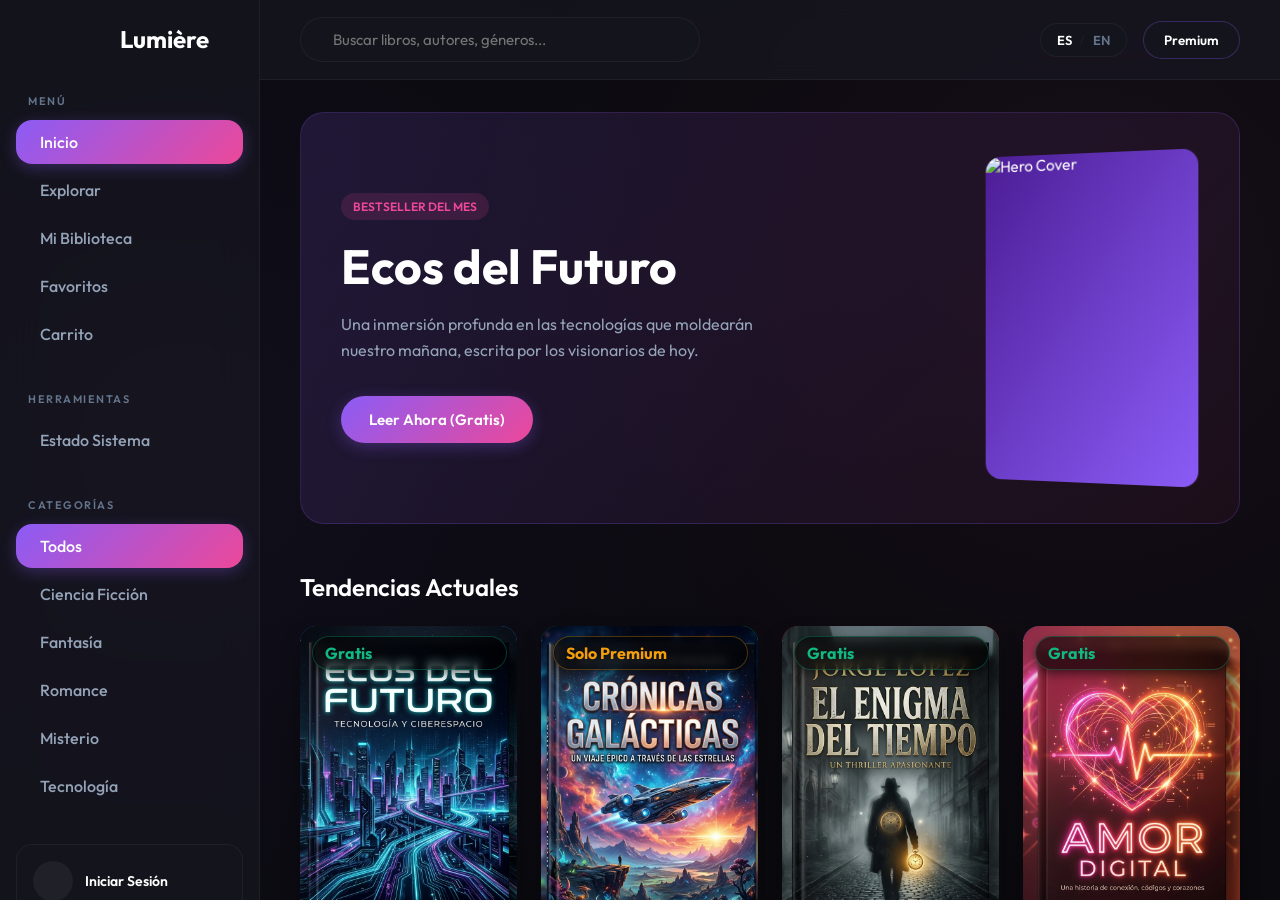
==== commit fe45bc0d: "feat: implement clean architecture foundation and mock repository for Lumière project" ====
--- a/index.html
+++ b/index.html
@@ -1,351 +1,13 @@
 <!DOCTYPE html>
 <html lang="es">
-
 <head>
-    <meta charset="UTF-8">
-    <title>Catálogo de Libros</title>
-
-    <!-- PyScript -->
-    <link rel="stylesheet" href="https://pyscript.net/latest/pyscript.css">
-    <script defer src="https://pyscript.net/latest/pyscript.js"></script>
-
-    <!-- Google Fonts -->
-    <link href="https://fonts.googleapis.com/css2?family=Inter:wght@300;400;600&display=swap" rel="stylesheet">
-
-    <style>
-        body {
-            font-family: 'Inter', sans-serif;
-            margin: 0;
-            background: #f3f4f6;
-            color: #333;
-        }
-
-        header {
-            background: linear-gradient(135deg, #6a5acd, #836fff);
-            padding: 30px;
-            text-align: center;
-            color: white;
-            box-shadow: 0 2px 10px rgba(0, 0, 0, 0.15);
-        }
-
-        header h1 {
-            margin: 0;
-            font-size: 2.4rem;
-            font-weight: 600;
-        }
-
-        header p {
-            margin-top: 8px;
-            font-size: 1rem;
-            opacity: 0.9;
-        }
-
-        #top-bar {
-            margin-top: 15px;
-            display: flex;
-            justify-content: space-between;
-            align-items: center;
-            padding: 0 40px;
-        }
-
-        #filters select {
-            padding: 8px 12px;
-            margin-right: 10px;
-            border-radius: 6px;
-            border: 1px solid #ccc;
-            font-size: 0.9rem;
-        }
-
-        #cart {
-            font-size: 1.1rem;
-            font-weight: bold;
-        }
-
-        #books-container {
-            display: grid;
-            grid-template-columns: repeat(auto-fill, minmax(260px, 1fr));
-            gap: 25px;
-            padding: 40px;
-            max-width: 1300px;
-            margin: auto;
-        }
-
-        .book-card {
-            background: white;
-            border-radius: 14px;
-            padding: 18px;
-            box-shadow: 0 4px 12px rgba(0, 0, 0, 0.08);
-            transition: transform 0.2s ease, box-shadow 0.2s ease;
-            display: flex;
-            flex-direction: column;
-            align-items: center;
-        }
-
-        .book-card:hover {
-            transform: translateY(-6px);
-            box-shadow: 0 8px 20px rgba(0, 0, 0, 0.15);
-        }
-
-        .book-cover {
-            width: 100%;
-            height: 180px;
-            background: #ddd;
-            border-radius: 10px;
-            margin-bottom: 15px;
-            background-size: cover;
-            background-position: center;
-        }
-
-        .book-card h3 {
-            margin: 0;
-            font-size: 1.2rem;
-            text-align: center;
-        }
-
-        .book-card p {
-            margin: 6px 0;
-            font-size: 0.95rem;
-            text-align: center;
-        }
-
-        .price {
-            color: #2e8b57;
-            font-weight: bold;
-        }
-
-        .premium {
-            color: #8b008b;
-            font-weight: bold;
-        }
-
-        .btn {
-            margin-top: 12px;
-            padding: 10px 16px;
-            background: #6a5acd;
-            color: white;
-            border-radius: 8px;
-            text-decoration: none;
-            font-weight: 600;
-            border: none;
-            cursor: pointer;
-            transition: background 0.2s ease;
-        }
-
-        .btn:hover {
-            background: #5948c4;
-        }
-
-        #pagination {
-            display: flex;
-            justify-content: center;
-            align-items: center;
-            gap: 15px;
-            padding-bottom: 40px;
-        }
-
-        #pagination button {
-            padding: 8px 14px;
-            background: #6a5acd;
-            color: white;
-            border: none;
-            border-radius: 6px;
-            cursor: pointer;
-        }
-
-        #pagination button:hover {
-            background: #5948c4;
-        }
-
-        #page-info {
-            font-weight: bold;
-        }
-    </style>
-</head>
-
-<body>
-
-    <header>
-        <h1>📚 Catálogo de Libros</h1>
-        <p>Explora nuestra colección</p>
-
-        <div id="top-bar">
-            <div id="filters">
-                <select id="filter-price" onchange="apply_filters_py()">
-                    <option value="all">Todos los precios</option>
-                    <option value="free">Gratis</option>
-                    <option value="premium">Premium</option>
-                    <option value="paid">De pago</option>
-                </select>
-
-                <select id="filter-author" onchange="apply_filters_py()">
-                    <option value="all">Todos los autores</option>
-                </select>
-            </div>
-
-            <div id="cart">
-                🛒 Carrito: <span id="cart-count">0</span>
-            </div>
-        </div>
-    </header>
-
-    <div id="books-container">Cargando libros...</div>
-
-    <div id="pagination">
-        <button id="prev-page" onclick="prev_page_py()">Anterior</button>
-        <span id="page-info"></span>
-        <button id="next-page" onclick="next_page_py()">Siguiente</button>
-    </div>
-
-    <py-script>
-        import js
-        from pyodide.http import pyfetch
-        import asyncio
-
-        books_data = []
-        filtered_books = []
-        cart = []
-        current_page = 1
-        books_per_page = 6
-
-        def render_cart():
-        js.document.getElementById("cart-count").innerText = str(len(cart))
-
-        def add_to_cart_py(index):
-        cart.append(books_data[index])
-        render_cart()
-
-        def apply_filters():
-        global filtered_books, current_page
-        price_filter = js.document.getElementById("filter-price").value
-        author_filter = js.document.getElementById("filter-author").value
-
-        filtered = books_data
-
-        if price_filter == "free":
-        filtered = [b for b in filtered if b["price"] == 0 and not b["isPremium"]]
-        elif price_filter == "premium":
-        filtered = [b for b in filtered if b["isPremium"]]
-        elif price_filter == "paid":
-        filtered = [b for b in filtered if b["price"] > 0]
-
-        if author_filter != "all":
-        filtered = [b for b in filtered if b["author"] == author_filter]
-
-        filtered_books = filtered
-        current_page = 1
-        render_books()
-
-        def apply_filters_py():
-        apply_filters()
-
-        def render_books():
-        global current_page
-        container = js.document.getElementById("books-container")
-
-        if not filtered_books:
-        container.innerHTML = "<p>No hay libros que coincidan con los filtros.</p>"
-        js.document.getElementById("page-info").innerText = "0 / 0"
-        return
-
-        start = (current_page - 1) * books_per_page
-        end = start + books_per_page
-        page_books = filtered_books[start:end]
-
-        html_output = ""
-
-        for i, book in enumerate(page_books):
-        real_index = start + i
-
-        price_class = "premium" if book['isPremium'] and book['price'] == 0 else "price"
-        price_text = (
-        "Gratis" if book['price'] == 0 and not book['isPremium']
-        else "Premium" if book['isPremium'] and book['price'] == 0
-        else f"${book['price']}"
-        )
-
-        cover = book.get("cover", "https://via.placeholder.com/300x180?text=Sin+Portada")
-
-        html_output += f"""
-        <div class="book-card">
-            <div class="book-cover" style="background-image: url('{cover}')"></div>
-            <h3>{book['title']}</h3>
-            <p><strong>Autor:</strong> {book['author']}</p>
-            <p class="{price_class}">{price_text}</p>
-            <button class="btn" onclick="add_to_cart_py({real_index})">Añadir al carrito</button>
-        </div>
-        """
-
-        container.innerHTML = html_output
-
-        total_pages = (len(filtered_books) + books_per_page - 1) // books_per_page
-        js.document.getElementById("page-info").innerText = f"{current_page} / {total_pages}"
-
-        def next_page_py():
-        next_page()
-
-        def prev_page_py():
-        prev_page()
-
-        def next_page():
-        global current_page
-        total_pages = (len(filtered_books) + books_per_page - 1) // books_per_page
-        if current_page < total_pages: current_page +=1 render_books() def prev_page(): global current_page if
-            current_page> 1:
-            current_page -= 1
-            render_books()
-
-            async def fetch_books():
-            global books_data, filtered_books
-
-            response = await pyfetch("http://127.0.0.1:8080/api/books", method="GET")
-            books_data = await response.json()
-            filtered_books = books_data
-
-            authors = sorted(set([b["author"] for b in books_data]))
-            author_select = js.document.getElementById("filter-author")
-            for a in authors:
-            option = js.document.createElement("option")
-            option.value = a
-            option.textContent = a
-            author_select.appendChild(option)
-
-            render_cart()
-            render_books()
-
-            # Exponer funciones a JS
-            js.apply_filters_py = apply_filters_py
-            js.add_to_cart_py = add_to_cart_py
-            js.next_page_py = next_page_py
-            js.prev_page_py = prev_page_py
-
-            asyncio.ensure_future(fetch_books())
-    </py-script>
-
-</body>
-
-</html>
-
-<head>
-
-    <head>
-        <meta charset="UTF-8">
-        <title>Catálogo de Libros</title>
-
-        <!-- PyScript -->
-        <link rel="stylesheet" href="https://pyscript.net/latest/pyscript.css">
-        <script defer src="https://pyscript.net/latest/pyscript.js"></script>
-
-        <!-- Google Fonts -->
-        <link href="https://fonts.googleapis.com/css2?family=Inter:wght@300;400;600&display=swap" rel="stylesheet">
-
-        <style>
-            /* Aquí van los estilos del catálogo */
-            /* (te los puedo volver a pegar si los necesitas completos) */
-        </style>
-    </head>
     <meta charset="UTF-8">
     <meta name="viewport" content="width=device-width, initial-scale=1.0">
     <title data-i18n="page_title">Lumière - Digital Library</title>
+
+    <!-- SEO Meta Tags -->
+    <meta name="description" content="Lumière - Tu biblioteca digital premium con los mejores libros y una experiencia de lectura inigualable.">
+    <meta name="keywords" content="biblioteca, libros, digital, lectura, premium, cultura">
 
     <!-- CSS & Fonts -->
     <link rel="stylesheet" href="styles.css">
@@ -353,10 +15,6 @@
     <link rel="preconnect" href="https://fonts.gstatic.com" crossorigin>
     <link href="https://fonts.googleapis.com/css2?family=Outfit:wght@300;400;500;600;700&display=swap" rel="stylesheet">
     <link href="https://cdn.jsdelivr.net/npm/remixicon@3.5.0/fonts/remixicon.css" rel="stylesheet">
-
-    <!-- PyScript (opcional, configurado pero no requerido si usas JS) -->
-    <link rel="stylesheet" href="https://pyscript.net/latest/pyscript.css">
-    <script defer src="https://pyscript.net/latest/pyscript.js"></script>
 </head>
 
 <body>
@@ -373,20 +31,14 @@
 
             <nav class="nav-menu">
                 <p class="nav-label" data-i18n="menu_label">MENU</p>
-                <a href="#" class="nav-item active" data-tab="inicio"><i class="ri-home-5-line"></i> <span
-                        data-i18n="nav_inicio">Inicio</span></a>
-                <a href="#" class="nav-item" data-tab="explorar"><i class="ri-compass-3-line"></i> <span
-                        data-i18n="nav_explore">Explorar</span></a>
-                <a href="#" class="nav-item" data-tab="mis-libros"><i class="ri-bookmark-line"></i> <span
-                        data-i18n="nav_library">Mi Biblioteca</span></a>
-                <a href="#" class="nav-item" data-tab="favoritos"><i class="ri-heart-3-line"></i> <span
-                        data-i18n="nav_favorites">Favoritos</span></a>
-                <a href="#" class="nav-item" id="cartToggleBtn"><i class="ri-shopping-cart-2-line"></i>
-                    <span>Carrito</span> <span id="cartBadge" class="cart-badge">0</span></a>
+                <a href="#" class="nav-item active" data-tab="inicio"><i class="ri-home-5-line"></i> <span data-i18n="nav_inicio">Inicio</span></a>
+                <a href="#" class="nav-item" data-tab="explorar"><i class="ri-compass-3-line"></i> <span data-i18n="nav_explore">Explorar</span></a>
+                <a href="#" class="nav-item" data-tab="mis-libros"><i class="ri-bookmark-line"></i> <span data-i18n="nav_library">Mi Biblioteca</span></a>
+                <a href="#" class="nav-item" data-tab="favoritos"><i class="ri-heart-3-line"></i> <span data-i18n="nav_favorites">Favoritos</span></a>
+                <a href="#" class="nav-item" id="cartToggleBtn"><i class="ri-shopping-cart-2-line"></i> <span>Carrito</span> <span id="cartBadge" class="cart-badge">0</span></a>
             </nav>
 
-            <!-- System Diagnostic Section -->
-            <nav class="nav-menu" style="margin-top: -10px;">
+            <nav class="nav-menu">
                 <p class="nav-label">HERRAMIENTAS</p>
                 <a href="#" class="nav-item" id="btnSystemStatus">
                     <i class="ri-shield-check-line"></i> <span>Estado Sistema</span>
@@ -395,31 +47,17 @@
 
             <nav class="nav-menu" id="sidebarGenreFilter">
                 <p class="nav-label" data-i18n="categories_label">GÉNEROS</p>
-                <!-- Filtros rápidos de género -->
-                <a href="#" class="nav-item category-filter active" data-category="all"><i
-                        class="ri-layout-grid-line"></i> <span data-i18n="cat_all">Todos</span></a>
-                <a href="#" class="nav-item category-filter" data-category="ciencia_ficcion"><i
-                        class="ri-rocket-line"></i> <span data-i18n="cat_scifi">Ciencia Ficción</span></a>
-                <a href="#" class="nav-item category-filter" data-category="fantasia"><i class="ri-magic-line"></i>
-                    <span data-i18n="cat_fantasy">Fantasía</span></a>
-                <a href="#" class="nav-item category-filter" data-category="romance"><i class="ri-empathize-line"></i>
-                    <span data-i18n="cat_romance">Romance</span></a>
-                <a href="#" class="nav-item category-filter" data-category="misterio"><i class="ri-search-eye-line"></i>
-                    <span data-i18n="cat_mystery">Misterio</span></a>
-                <a href="#" class="nav-item category-filter" data-category="tecnologia"><i class="ri-macbook-line"></i>
-                    <span data-i18n="cat_tech">Tecnología</span></a>
-                <a href="#" class="nav-item category-filter" data-category="autoayuda"><i
-                        class="ri-psychotherapy-line"></i> <span data-i18n="cat_selfhelp">Autoayuda</span></a>
-                <a href="#" class="nav-item category-filter" data-category="negocios"><i
-                        class="ri-briefcase-4-line"></i> <span data-i18n="cat_business">Negocios</span></a>
-                <a href="#" class="nav-item category-filter" data-category="historia"><i class="ri-book-line"></i> <span
-                        data-i18n="cat_history">Historia</span></a>
+                <a href="#" class="nav-item category-filter active" data-category="all"><i class="ri-layout-grid-line"></i> <span data-i18n="cat_all">Todos</span></a>
+                <a href="#" class="nav-item category-filter" data-category="ciencia_ficcion"><i class="ri-rocket-line"></i> <span data-i18n="cat_scifi">Ciencia Ficción</span></a>
+                <a href="#" class="nav-item category-filter" data-category="fantasia"><i class="ri-magic-line"></i> <span data-i18n="cat_fantasy">Fantasía</span></a>
+                <a href="#" class="nav-item category-filter" data-category="romance"><i class="ri-empathize-line"></i> <span data-i18n="cat_romance">Romance</span></a>
+                <a href="#" class="nav-item category-filter" data-category="misterio"><i class="ri-search-eye-line"></i> <span data-i18n="cat_mystery">Misterio</span></a>
+                <a href="#" class="nav-item category-filter" data-category="tecnologia"><i class="ri-macbook-line"></i> <span data-i18n="cat_tech">Tecnología</span></a>
             </nav>
 
             <!-- User Auth / Profile Area -->
             <div class="user-profile-sm" id="userProfileBtn">
-                <img src="https://i.pravatar.cc/150?img=12" alt="User Profile" class="avatar" style="display: none;"
-                    id="userAvatarImg">
+                <img src="https://i.pravatar.cc/150?img=12" alt="User Profile" class="avatar" style="display: none;" id="userAvatarImg">
                 <i class="ri-user-unfollow-line avatar-placeholder" id="userAvatarPlaceholder"></i>
                 <div class="user-info">
                     <span class="name" id="userNameDisplay" data-i18n="login_prompt">Iniciar Sesión</span>
@@ -434,60 +72,43 @@
             <header class="top-header">
                 <div class="search-bar">
                     <i class="ri-search-line"></i>
-                    <input type="text" id="searchInput" placeholder="Buscar libros, autores, géneros..."
-                        data-i18n-placeholder="search_placeholder">
+                    <input type="text" id="searchInput" placeholder="Buscar libros..." data-i18n-placeholder="search_placeholder">
                 </div>
 
                 <div class="header-actions">
-                    <!-- Language Switcher -->
                     <div class="lang-switcher">
                         <button class="lang-btn active" data-lang="es">ES</button>
                         <span class="lang-div">/</span>
                         <button class="lang-btn" data-lang="en">EN</button>
                     </div>
-
-                    <button class="icon-btn"><i class="ri-notification-3-line"></i><span class="badge"></span></button>
-                    <button class="icon-btn"><i class="ri-settings-4-line"></i></button>
                     <button class="upgrade-btn" data-i18n="btn_premium">Premium</button>
                 </div>
             </header>
 
-            <!-- Content Area (Tabs Container) -->
             <div class="content-scroll">
-
                 <!-- INICIO TAB -->
                 <div class="tab-content active" id="tab-inicio">
-                    <!-- Hero Section -->
                     <section class="hero-section">
                         <div class="hero-content">
                             <span class="tag" data-i18n="hero_tag">Bestseller del Mes</span>
                             <h1 data-i18n="hero_title">Ecos del Futuro</h1>
-                            <p data-i18n="hero_desc">Una inmersión profunda en las tecnologías que moldearán nuestro
-                                mañana, escrita por los visionarios de hoy.</p>
+                            <p data-i18n="hero_desc">Explora el mañana hoy.</p>
                             <div class="hero-actions">
-                                <button class="btn-primary" data-i18n="btn_read_now">Leer Ahora (Gratis)</button>
-                                <button class="btn-secondary add-favorite-btn"><i class="ri-heart-line"></i> <span
-                                        data-i18n="btn_save">Guardar</span></button>
+                                <button class="btn-primary" data-i18n="btn_read_now">Leer Ahora</button>
                             </div>
                         </div>
                         <div class="hero-image">
                             <div class="book-cover-mockup hero-mockup">
-                                <i class="ri-rocket-2-fill"></i>
-                            </div>
-                        </div>
-                    </section>
-
-                    <!-- Trending Section -->
+                                <img src="assets/scifi_cover.png" class="book-cover-img" alt="Hero Cover">
+                            </div>
+                        </div>
+                    </section>
+
                     <section class="book-section">
                         <div class="section-header">
-                            <h2 data-i18n="section_trending">Tendencias Actuales</h2>
-                            <a href="#" class="view-all" data-i18n="btn_view_all">Ver todos</a>
-                        </div>
-
-                        <!-- Book Grid populated via JS to allow filtering -->
-                        <div class="book-grid" id="mainBookGrid">
-                            <!-- Books injected here by script.js -->
-                        </div>
+                            <h2 data-i18n="section_trending">Tendencias</h2>
+                        </div>
+                        <div class="book-grid" id="mainBookGrid"></div>
                     </section>
                 </div>
 
@@ -496,9 +117,16 @@
                     <section class="book-section">
                         <div class="section-header">
                             <h2 data-i18n="section_explore">Explorar Catálogo</h2>
-                        </div>
-                        activeCategory: 'all'
-                        <!-- Genre Pills -->
+                            <div class="filter-controls">
+                                <select id="filter-price-select" class="premium-select">
+                                    <option value="all">Precios</option>
+                                    <option value="free">Gratis</option>
+                                    <option value="premium">Premium</option>
+                                    <option value="paid">De pago</option>
+                                </select>
+                            </div>
+                        </div>
+                        
                         <div class="genre-pills">
                             <button class="pill active" data-category="all">Todos</button>
                             <button class="pill" data-category="ciencia_ficcion">Ciencia Ficción</button>
@@ -506,198 +134,111 @@
                             <button class="pill" data-category="romance">Romance</button>
                             <button class="pill" data-category="misterio">Misterio</button>
                             <button class="pill" data-category="tecnologia">Tecnología</button>
-                            <button class="pill" data-category="autoayuda">Autoayuda</button>
-                            <button class="pill" data-category="negocios">Negocios</button>
-                            <button class="pill" data-category="historia">Historia</button>
-                        </div>
-                        <div class="book-grid" id="exploreBookGrid">
-                            <!-- Books injected here -->
-                        </div>
-                    </section>
-                </div>
-
-                <!-- MIS LIBROS & FAVORITOS TABS (Placeholder structure) -->
-                <div class="tab-content" id="tab-mis-libros">
-                    <section class="book-section">
-                        <div class="section-header">
-                            <h2 data-i18n="section_library">Mi Biblioteca</h2>
-                        </div>
-                        <p data-i18n="empty_library">Aún no has guardado libros para leer más tarde.</p>
-                    </section>
-                </div>
-
+                        </div>
+
+                        <div class="book-grid" id="exploreBookGrid"></div>
+
+                        <!-- Pagination UI -->
+                        <div class="pagination-container">
+                            <button id="prevPageBtn" class="pagination-btn"><i class="ri-arrow-left-s-line"></i></button>
+                            <span id="pageInfoDisplay" class="page-info">1 / 1</span>
+                            <button id="nextPageBtn" class="pagination-btn"><i class="ri-arrow-right-s-line"></i></button>
+                        </div>
+                    </section>
+                </div>
+
+                <!-- OTRAS TABS -->
                 <div class="tab-content" id="tab-favoritos">
                     <section class="book-section">
                         <div class="section-header">
                             <h2 data-i18n="section_favorites">Mis Favoritos</h2>
                         </div>
-                        <div class="book-grid" id="favoritesBookGrid">
-                            <!-- Favorite Books injected here -->
-                        </div>
-                    </section>
-                </div>
-
-                <!-- Footer: Newsletter & Partners -->
+                        <div class="book-grid" id="favoritesBookGrid"></div>
+                    </section>
+                </div>
+
+                <!-- Footer -->
                 <footer class="app-footer">
                     <div class="newsletter">
-                        <h3 data-i18n="news_title">Únete a Lumière Premium</h3>
-                        <p data-i18n="news_desc">Recibe promociones exclusivas, descuentos en libros de pago y
-                            recomendaciones personalizadas por correo electrónico.</p>
+                        <h3 data-i18n="news_title">Lumière Premium</h3>
                         <form class="newsletter-form" id="newsletterForm">
-                            <input type="email" placeholder="Tu correo electrónico..." required
-                                data-i18n-placeholder="email_placeholder">
-                            <button type="submit" class="btn-primary"><i class="ri-mail-send-line"></i> <span
-                                    data-i18n="btn_subscribe">Suscribirse</span></button>
+                            <input type="email" placeholder="Tu email..." required data-i18n-placeholder="email_placeholder">
+                            <button type="submit" class="btn-primary" data-i18n="btn_subscribe">Suscribirse</button>
                         </form>
                     </div>
-
-                    <div class="partnerships">
-                        <h4 data-i18n="partners_title">Con el apoyo de nuestros socios:</h4>
-                        <div class="partner-logos">
-                            <span><i class="ri-amazon-line"></i> Publishers</span>
-                            <span><i class="ri-google-play-line"></i> Books</span>
-                            <span><i class="ri-apple-line"></i> Media</span>
-                            <span><i class="ri-pen-nib-line"></i> Editores Indies</span>
-                        </div>
-                    </div>
                 </footer>
             </div>
         </main>
 
-        <!-- Book Details Modal -->
+        <!-- Modals -->
         <div class="modal-overlay" id="bookModal">
             <div class="modal-content">
                 <button class="close-modal" id="closeModalBtn"><i class="ri-close-line"></i></button>
                 <div class="modal-body">
-                    <div class="modal-cover mockup-1" id="modalCover">
-                        <i class="ri-planet-line"></i>
-                    </div>
+                    <div class="modal-cover" id="modalCover"></div>
                     <div class="modal-info">
-                        <!-- Premium/Price Tag inside modal -->
-                        <span class="price-tag large" id="modalPrice">$0.00</span>
-
-                        <h2 id="modalTitle">Título del Libro</h2>
-                        <span class="author-large" id="modalAuthor">Autor</span>
-                        <div class="modal-meta">
-                            <span><i class="ri-star-fill"></i> 4.8</span>
-                            <span><i class="ri-time-line"></i> 12h 30m</span>
-                            <span><i class="ri-book-open-line"></i> 342 pág</span>
-                        </div>
-                        <p class="description" id="modalDesc">
-                            Cargando descripción...
-                        </p>
+                        <span class="price-tag large" id="modalPrice"></span>
+                        <h2 id="modalTitle"></h2>
+                        <span class="author-large" id="modalAuthor"></span>
+                        <p class="description" id="modalDesc"></p>
                         <div class="modal-actions">
-                            <button class="btn-primary" id="modalMainAction" data-i18n="btn_read_now">Comenzar a
-                                Leer</button>
-                            <!-- NEW Preview Button -->
-                            <button class="btn-secondary" id="modalPreviewAction"><i class="ri-eye-line"></i> <span
-                                    data-i18n="btn_preview">Vista Previa</span></button>
-
-                            <button class="icon-btn-lg add-favorite-btn"><i class="ri-heart-add-line"></i></button>
-                            <button class="icon-btn-lg"><i class="ri-share-line"></i></button>
-                        </div>
-                    </div>
-
-                    <!-- Reading View (Hidden by default) -->
+                            <button class="btn-primary" id="modalMainAction">Leer Ahora</button>
+                            <button class="btn-secondary" id="modalPreviewAction">Vista Previa</button>
+                        </div>
+                    </div>
+                    <!-- Reader View -->
                     <div class="reading-container" id="readingContainer">
                         <div class="reading-header">
-                            <button class="btn-back-details" id="btnBackToDetails">
-                                <i class="ri-arrow-left-line"></i> <span data-i18n="btn_back">Volver</span>
-                            </button>
-
+                            <button class="btn-back-details" id="btnBackToDetails"><i class="ri-arrow-left-line"></i></button>
                             <div class="reader-controls">
-                                <!-- Font Size -->
-                                <div class="control-group">
-                                    <button class="reader-btn" id="decreaseFont" title="Disminuir letra">A-</button>
-                                    <button class="reader-btn" id="increaseFont" title="Aumentar letra">A+</button>
+                                <button class="reader-btn" id="decreaseFont">A-</button>
+                                <button class="reader-btn" id="increaseFont">A+</button>
+                                <div class="themes">
+                                    <button class="theme-dot light active" data-theme="light"></button>
+                                    <button class="theme-dot sepia" data-theme="sepia"></button>
+                                    <button class="theme-dot dark" data-theme="dark"></button>
                                 </div>
-                                <!-- Font Family -->
-                                <div class="control-group">
-                                    <button class="reader-btn" id="toggleFontFamily" title="Cambiar fuente">
-                                        <i class="ri-font-size"></i>
-                                    </button>
-                                </div>
-                                <!-- Themes -->
-                                <div class="control-group themes">
-                                    <button class="theme-dot light active" data-theme="light" title="Modo Día"></button>
-                                    <button class="theme-dot sepia" data-theme="sepia" title="Modo Sepia"></button>
-                                    <button class="theme-dot dark" data-theme="dark" title="Modo Noche"></button>
-                                </div>
-                            </div>
-
-                            <div class="modal-meta" style="margin-bottom: 0; margin-left: auto;">
-                                <span id="readingTitle" style="font-weight: 700;">Título</span>
-                            </div>
-                        </div>
-                        <div class="reading-content" id="readingContentText">
-                            <!-- Full book text injected here -->
-                        </div>
+                            </div>
+                        </div>
+                        <div class="reading-content" id="readingContentText"></div>
                     </div>
                 </div>
             </div>
         </div>
 
-        <!-- Authentication Modal (Login/Register) -->
+        <!-- Auth Modal -->
         <div class="modal-overlay" id="authModal">
             <div class="modal-content auth-modal-content">
                 <button class="close-modal" id="closeAuthModalBtn"><i class="ri-close-line"></i></button>
                 <div class="auth-forms">
-                    <div class="auth-header">
-                        <h2 data-i18n="auth_title">Bienvenido a Lumière</h2>
-                        <p data-i18n="auth_desc">Inicia sesión o crea una cuenta para guardar tus libros y acceder a
-                            contenido Premium.</p>
-                    </div>
                     <div class="auth-tabs">
-                        <button class="auth-tab active" data-target="login" id="loginTabBtn"
-                            data-i18n="tab_login">Iniciar Sesión</button>
-                        <button class="auth-tab" data-target="register" id="registerTabBtn"
-                            data-i18n="tab_register">Registrarse</button>
-                    </div>
-
+                        <button class="auth-tab active" data-target="login" id="loginTabBtn">Login</button>
+                        <button class="auth-tab" data-target="register" id="registerTabBtn">Registro</button>
+                    </div>
                     <form id="loginForm" class="auth-form active">
-                        <div class="form-group">
-                            <label data-i18n="label_email">Correo Electrónico</label>
-                            <input type="email" required placeholder="correo@ejemplo.com">
-                        </div>
-                        <div class="form-group">
-                            <label data-i18n="label_password">Contraseña</label>
-                            <input type="password" required placeholder="••••••••">
-                        </div>
-                        <button type="submit" class="btn-primary w-100" data-i18n="btn_login_submit">Entrar</button>
+                        <input type="email" required placeholder="Email">
+                        <input type="password" required placeholder="Contraseña">
+                        <button type="submit" class="btn-primary w-100">Entrar</button>
                     </form>
-
-                    <form id="registerForm" class="auth-form">
-                        <div class="form-group">
-                            <label data-i18n="label_name">Nombre Completo</label>
-                            <input type="text" required placeholder="Tu Nombre">
-                        </div>
-                        <div class="form-group">
-                            <label data-i18n="label_email">Correo Electrónico</label>
-                            <input type="email" required placeholder="correo@ejemplo.com">
-                        </div>
-                        <div class="form-group">
-                            <label data-i18n="label_password">Contraseña</label>
-                            <input type="password" required placeholder="••••••••">
-                        </div>
-                        <button type="submit" class="btn-primary w-100" data-i18n="btn_register_submit">Crear
-                            Cuenta</button>
-                    </form>
                 </div>
             </div>
         </div>
 
+        <!-- Cart Modal -->
+        <div class="modal-overlay" id="cartModal">
+            <div class="modal-content cart-modal-content">
+                <button class="close-modal" id="closeCartModalBtn"><i class="ri-close-line"></i></button>
+                <h2 data-i18n="nav_cart">Tu Carrito</h2>
+                <div id="cartItemsContainer" class="cart-items-list"></div>
+                <div class="cart-footer">
+                    <div class="cart-total">Total: <span id="cartSubtotal">$0.00</span></div>
+                    <button class="btn-primary w-100" id="checkoutBtn">Finalizar Compra</button>
+                </div>
+            </div>
+        </div>
+
     </div>
 
-    <!-- The Javascript file holding our logic -->
     <script src="script.js"></script>
-    <py-script>
-        <!-- Aquí va TODO el código Python del carrito, filtros y paginación -->
-    </py-script>
-
 </body>
-
-</html>
-
-</body>
-
 </html>
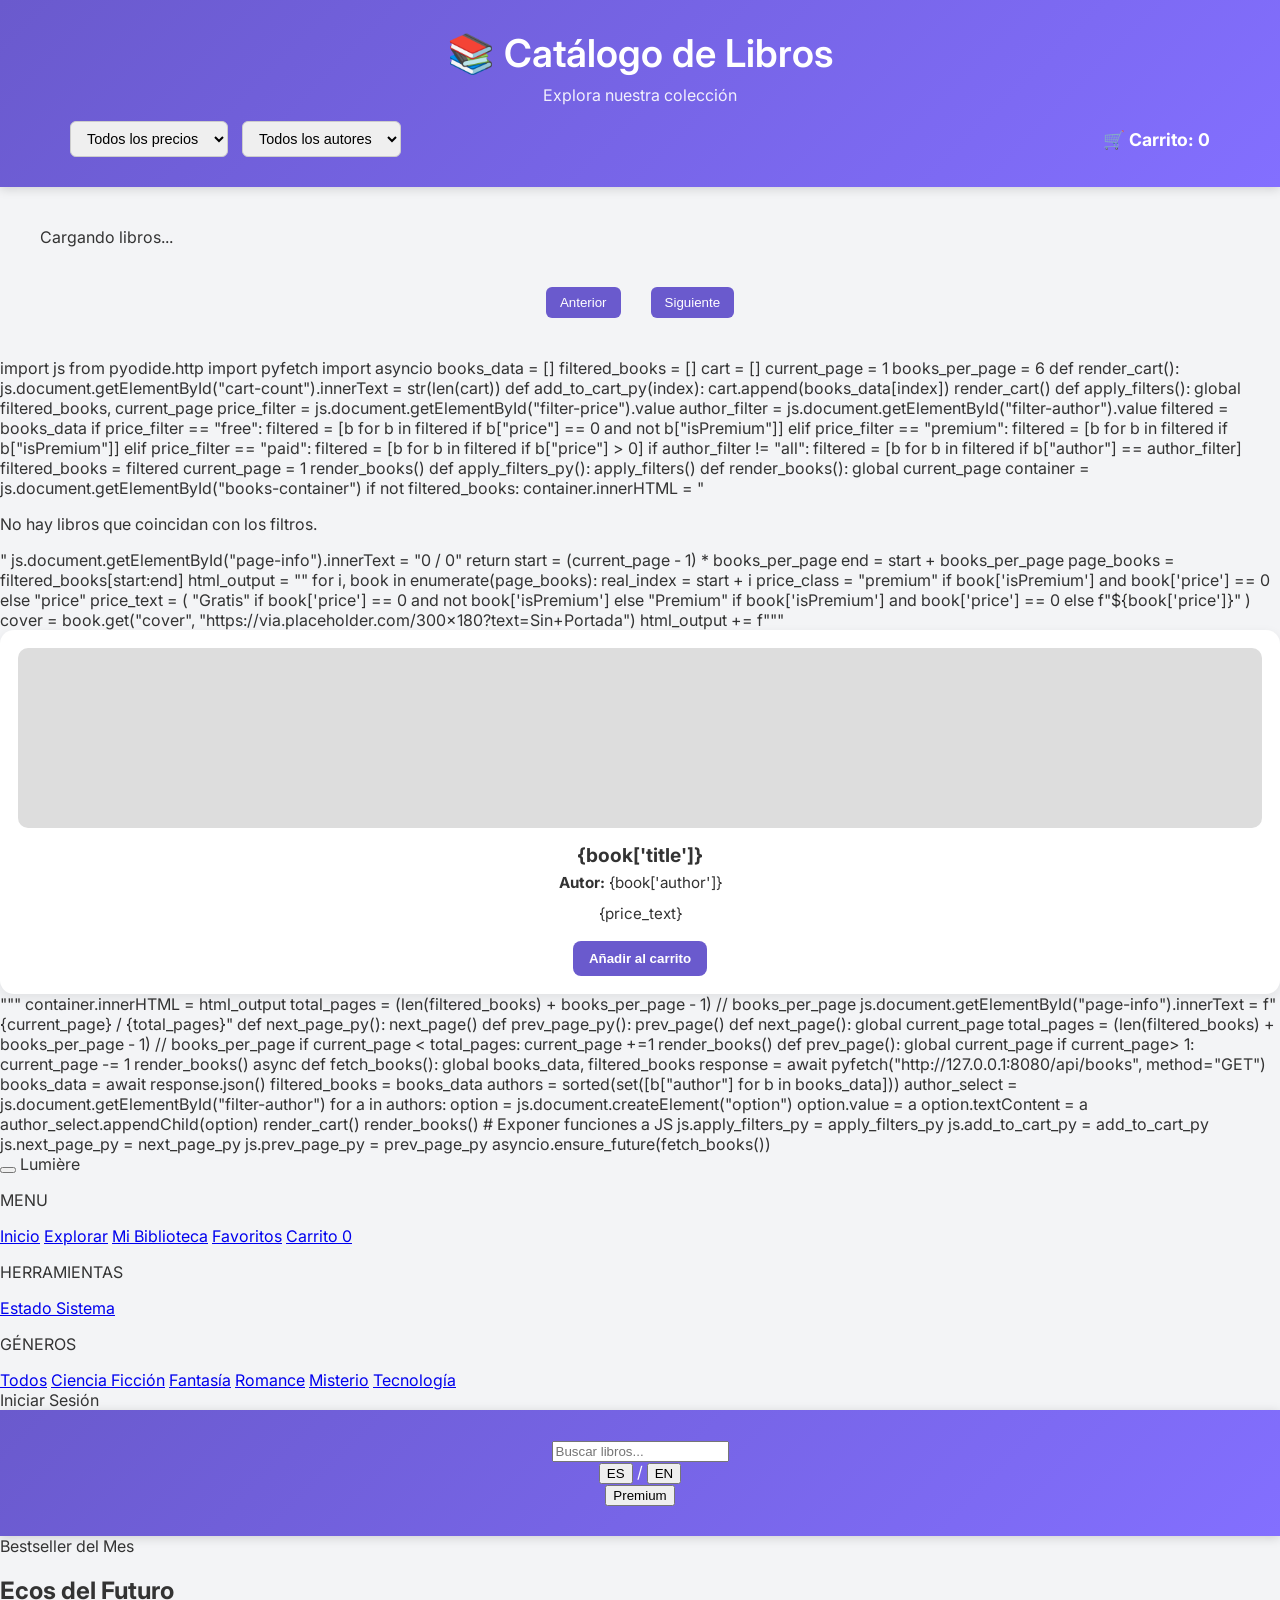
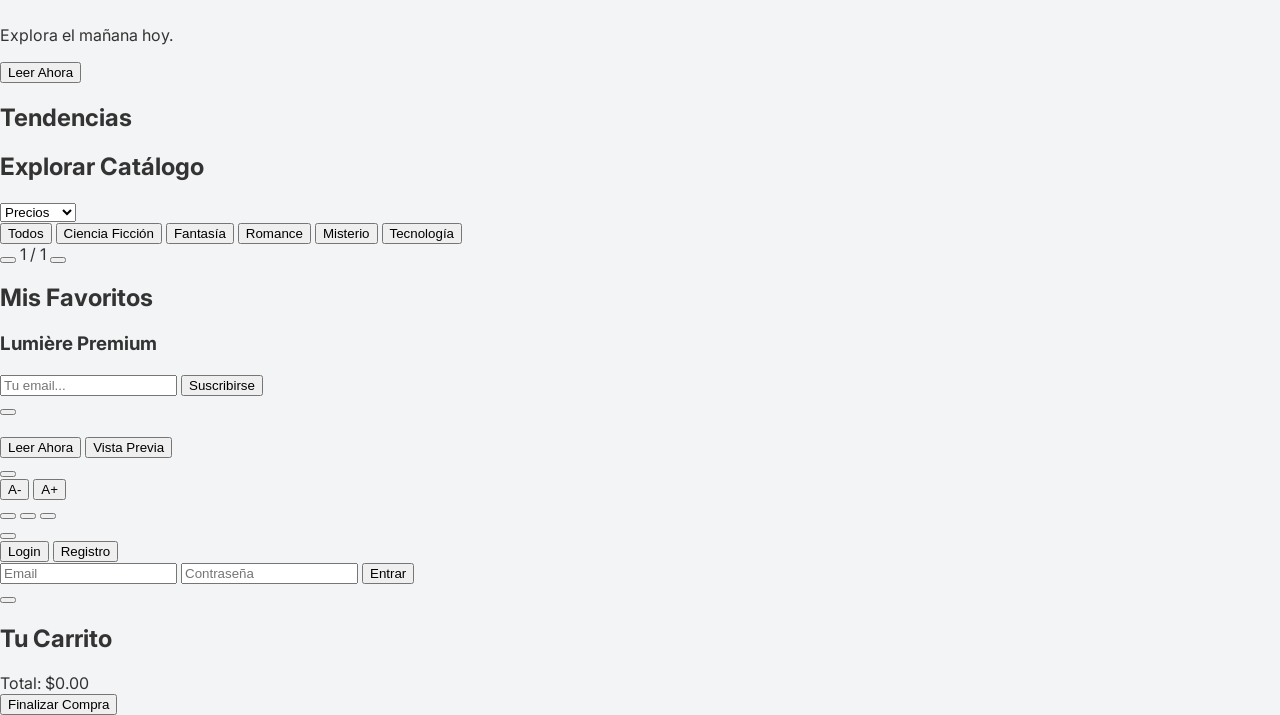
==== commit d79a961b: "Finalización de mejoras en catálogo frontend: 6 géneros con imágenes, vista previa interactiva, gest" ====
--- a/index.html
+++ b/index.html
@@ -1,12 +1,355 @@
 <!DOCTYPE html>
 <html lang="es">
+
 <head>
+    <meta charset="UTF-8">
+    <title>Catálogo de Libros</title>
+
+    <!-- PyScript -->
+    <link rel="stylesheet" href="https://pyscript.net/latest/pyscript.css">
+    <script defer src="https://pyscript.net/latest/pyscript.js"></script>
+
+    <!-- Google Fonts -->
+    <link href="https://fonts.googleapis.com/css2?family=Inter:wght@300;400;600&display=swap" rel="stylesheet">
+
+    <style>
+        body {
+            font-family: 'Inter', sans-serif;
+            margin: 0;
+            background: #f3f4f6;
+            color: #333;
+        }
+
+        header {
+            background: linear-gradient(135deg, #6a5acd, #836fff);
+            padding: 30px;
+            text-align: center;
+            color: white;
+            box-shadow: 0 2px 10px rgba(0, 0, 0, 0.15);
+        }
+
+        header h1 {
+            margin: 0;
+            font-size: 2.4rem;
+            font-weight: 600;
+        }
+
+        header p {
+            margin-top: 8px;
+            font-size: 1rem;
+            opacity: 0.9;
+        }
+
+        #top-bar {
+            margin-top: 15px;
+            display: flex;
+            justify-content: space-between;
+            align-items: center;
+            padding: 0 40px;
+        }
+
+        #filters select {
+            padding: 8px 12px;
+            margin-right: 10px;
+            border-radius: 6px;
+            border: 1px solid #ccc;
+            font-size: 0.9rem;
+        }
+
+        #cart {
+            font-size: 1.1rem;
+            font-weight: bold;
+        }
+
+        #books-container {
+            display: grid;
+            grid-template-columns: repeat(auto-fill, minmax(260px, 1fr));
+            gap: 25px;
+            padding: 40px;
+            max-width: 1300px;
+            margin: auto;
+        }
+
+        .book-card {
+            background: white;
+            border-radius: 14px;
+            padding: 18px;
+            box-shadow: 0 4px 12px rgba(0, 0, 0, 0.08);
+            transition: transform 0.2s ease, box-shadow 0.2s ease;
+            display: flex;
+            flex-direction: column;
+            align-items: center;
+        }
+
+        .book-card:hover {
+            transform: translateY(-6px);
+            box-shadow: 0 8px 20px rgba(0, 0, 0, 0.15);
+        }
+
+        .book-cover {
+            width: 100%;
+            height: 180px;
+            background: #ddd;
+            border-radius: 10px;
+            margin-bottom: 15px;
+            background-size: cover;
+            background-position: center;
+        }
+
+        .book-card h3 {
+            margin: 0;
+            font-size: 1.2rem;
+            text-align: center;
+        }
+
+        .book-card p {
+            margin: 6px 0;
+            font-size: 0.95rem;
+            text-align: center;
+        }
+
+        .price {
+            color: #2e8b57;
+            font-weight: bold;
+        }
+
+        .premium {
+            color: #8b008b;
+            font-weight: bold;
+        }
+
+        .btn {
+            margin-top: 12px;
+            padding: 10px 16px;
+            background: #6a5acd;
+            color: white;
+            border-radius: 8px;
+            text-decoration: none;
+            font-weight: 600;
+            border: none;
+            cursor: pointer;
+            transition: background 0.2s ease;
+        }
+
+        .btn:hover {
+            background: #5948c4;
+        }
+
+        #pagination {
+            display: flex;
+            justify-content: center;
+            align-items: center;
+            gap: 15px;
+            padding-bottom: 40px;
+        }
+
+        #pagination button {
+            padding: 8px 14px;
+            background: #6a5acd;
+            color: white;
+            border: none;
+            border-radius: 6px;
+            cursor: pointer;
+        }
+
+        #pagination button:hover {
+            background: #5948c4;
+        }
+
+        #page-info {
+            font-weight: bold;
+        }
+    </style>
+</head>
+
+<body>
+
+    <header>
+        <h1>📚 Catálogo de Libros</h1>
+        <p>Explora nuestra colección</p>
+
+        <div id="top-bar">
+            <div id="filters">
+                <select id="filter-price" onchange="apply_filters_py()">
+                    <option value="all">Todos los precios</option>
+                    <option value="free">Gratis</option>
+                    <option value="premium">Premium</option>
+                    <option value="paid">De pago</option>
+                </select>
+
+                <select id="filter-author" onchange="apply_filters_py()">
+                    <option value="all">Todos los autores</option>
+                </select>
+            </div>
+
+            <div id="cart">
+                🛒 Carrito: <span id="cart-count">0</span>
+            </div>
+        </div>
+    </header>
+
+    <div id="books-container">Cargando libros...</div>
+
+    <div id="pagination">
+        <button id="prev-page" onclick="prev_page_py()">Anterior</button>
+        <span id="page-info"></span>
+        <button id="next-page" onclick="next_page_py()">Siguiente</button>
+    </div>
+
+    <py-script>
+        import js
+        from pyodide.http import pyfetch
+        import asyncio
+
+        books_data = []
+        filtered_books = []
+        cart = []
+        current_page = 1
+        books_per_page = 6
+
+        def render_cart():
+        js.document.getElementById("cart-count").innerText = str(len(cart))
+
+        def add_to_cart_py(index):
+        cart.append(books_data[index])
+        render_cart()
+
+        def apply_filters():
+        global filtered_books, current_page
+        price_filter = js.document.getElementById("filter-price").value
+        author_filter = js.document.getElementById("filter-author").value
+
+        filtered = books_data
+
+        if price_filter == "free":
+        filtered = [b for b in filtered if b["price"] == 0 and not b["isPremium"]]
+        elif price_filter == "premium":
+        filtered = [b for b in filtered if b["isPremium"]]
+        elif price_filter == "paid":
+        filtered = [b for b in filtered if b["price"] > 0]
+
+        if author_filter != "all":
+        filtered = [b for b in filtered if b["author"] == author_filter]
+
+        filtered_books = filtered
+        current_page = 1
+        render_books()
+
+        def apply_filters_py():
+        apply_filters()
+
+        def render_books():
+        global current_page
+        container = js.document.getElementById("books-container")
+
+        if not filtered_books:
+        container.innerHTML = "<p>No hay libros que coincidan con los filtros.</p>"
+        js.document.getElementById("page-info").innerText = "0 / 0"
+        return
+
+        start = (current_page - 1) * books_per_page
+        end = start + books_per_page
+        page_books = filtered_books[start:end]
+
+        html_output = ""
+
+        for i, book in enumerate(page_books):
+        real_index = start + i
+
+        price_class = "premium" if book['isPremium'] and book['price'] == 0 else "price"
+        price_text = (
+        "Gratis" if book['price'] == 0 and not book['isPremium']
+        else "Premium" if book['isPremium'] and book['price'] == 0
+        else f"${book['price']}"
+        )
+
+        cover = book.get("cover", "https://via.placeholder.com/300x180?text=Sin+Portada")
+
+        html_output += f"""
+        <div class="book-card">
+            <div class="book-cover" style="background-image: url('{cover}')"></div>
+            <h3>{book['title']}</h3>
+            <p><strong>Autor:</strong> {book['author']}</p>
+            <p class="{price_class}">{price_text}</p>
+            <button class="btn" onclick="add_to_cart_py({real_index})">Añadir al carrito</button>
+        </div>
+        """
+
+        container.innerHTML = html_output
+
+        total_pages = (len(filtered_books) + books_per_page - 1) // books_per_page
+        js.document.getElementById("page-info").innerText = f"{current_page} / {total_pages}"
+
+        def next_page_py():
+        next_page()
+
+        def prev_page_py():
+        prev_page()
+
+        def next_page():
+        global current_page
+        total_pages = (len(filtered_books) + books_per_page - 1) // books_per_page
+        if current_page < total_pages: current_page +=1 render_books() def prev_page(): global current_page if
+            current_page> 1:
+            current_page -= 1
+            render_books()
+
+            async def fetch_books():
+            global books_data, filtered_books
+
+            response = await pyfetch("http://127.0.0.1:8080/api/books", method="GET")
+            books_data = await response.json()
+            filtered_books = books_data
+
+            authors = sorted(set([b["author"] for b in books_data]))
+            author_select = js.document.getElementById("filter-author")
+            for a in authors:
+            option = js.document.createElement("option")
+            option.value = a
+            option.textContent = a
+            author_select.appendChild(option)
+
+            render_cart()
+            render_books()
+
+            # Exponer funciones a JS
+            js.apply_filters_py = apply_filters_py
+            js.add_to_cart_py = add_to_cart_py
+            js.next_page_py = next_page_py
+            js.prev_page_py = prev_page_py
+
+            asyncio.ensure_future(fetch_books())
+    </py-script>
+
+</body>
+
+</html>
+
+<head>
+
+    <head>
+        <meta charset="UTF-8">
+        <title>Catálogo de Libros</title>
+
+        <!-- PyScript -->
+        <link rel="stylesheet" href="https://pyscript.net/latest/pyscript.css">
+        <script defer src="https://pyscript.net/latest/pyscript.js"></script>
+
+        <!-- Google Fonts -->
+        <link href="https://fonts.googleapis.com/css2?family=Inter:wght@300;400;600&display=swap" rel="stylesheet">
+
+        <style>
+            /* Aquí van los estilos del catálogo */
+            /* (te los puedo volver a pegar si los necesitas completos) */
+        </style>
+    </head>
     <meta charset="UTF-8">
     <meta name="viewport" content="width=device-width, initial-scale=1.0">
     <title data-i18n="page_title">Lumière - Digital Library</title>
 
     <!-- SEO Meta Tags -->
-    <meta name="description" content="Lumière - Tu biblioteca digital premium con los mejores libros y una experiencia de lectura inigualable.">
+    <meta name="description"
+        content="Lumière - Tu biblioteca digital premium con los mejores libros y una experiencia de lectura inigualable.">
     <meta name="keywords" content="biblioteca, libros, digital, lectura, premium, cultura">
 
     <!-- CSS & Fonts -->
@@ -31,11 +374,16 @@
 
             <nav class="nav-menu">
                 <p class="nav-label" data-i18n="menu_label">MENU</p>
-                <a href="#" class="nav-item active" data-tab="inicio"><i class="ri-home-5-line"></i> <span data-i18n="nav_inicio">Inicio</span></a>
-                <a href="#" class="nav-item" data-tab="explorar"><i class="ri-compass-3-line"></i> <span data-i18n="nav_explore">Explorar</span></a>
-                <a href="#" class="nav-item" data-tab="mis-libros"><i class="ri-bookmark-line"></i> <span data-i18n="nav_library">Mi Biblioteca</span></a>
-                <a href="#" class="nav-item" data-tab="favoritos"><i class="ri-heart-3-line"></i> <span data-i18n="nav_favorites">Favoritos</span></a>
-                <a href="#" class="nav-item" id="cartToggleBtn"><i class="ri-shopping-cart-2-line"></i> <span>Carrito</span> <span id="cartBadge" class="cart-badge">0</span></a>
+                <a href="#" class="nav-item active" data-tab="inicio"><i class="ri-home-5-line"></i> <span
+                        data-i18n="nav_inicio">Inicio</span></a>
+                <a href="#" class="nav-item" data-tab="explorar"><i class="ri-compass-3-line"></i> <span
+                        data-i18n="nav_explore">Explorar</span></a>
+                <a href="#" class="nav-item" data-tab="mis-libros"><i class="ri-bookmark-line"></i> <span
+                        data-i18n="nav_library">Mi Biblioteca</span></a>
+                <a href="#" class="nav-item" data-tab="favoritos"><i class="ri-heart-3-line"></i> <span
+                        data-i18n="nav_favorites">Favoritos</span></a>
+                <a href="#" class="nav-item" id="cartToggleBtn"><i class="ri-shopping-cart-2-line"></i>
+                    <span>Carrito</span> <span id="cartBadge" class="cart-badge">0</span></a>
             </nav>
 
             <nav class="nav-menu">
@@ -47,17 +395,24 @@
 
             <nav class="nav-menu" id="sidebarGenreFilter">
                 <p class="nav-label" data-i18n="categories_label">GÉNEROS</p>
-                <a href="#" class="nav-item category-filter active" data-category="all"><i class="ri-layout-grid-line"></i> <span data-i18n="cat_all">Todos</span></a>
-                <a href="#" class="nav-item category-filter" data-category="ciencia_ficcion"><i class="ri-rocket-line"></i> <span data-i18n="cat_scifi">Ciencia Ficción</span></a>
-                <a href="#" class="nav-item category-filter" data-category="fantasia"><i class="ri-magic-line"></i> <span data-i18n="cat_fantasy">Fantasía</span></a>
-                <a href="#" class="nav-item category-filter" data-category="romance"><i class="ri-empathize-line"></i> <span data-i18n="cat_romance">Romance</span></a>
-                <a href="#" class="nav-item category-filter" data-category="misterio"><i class="ri-search-eye-line"></i> <span data-i18n="cat_mystery">Misterio</span></a>
-                <a href="#" class="nav-item category-filter" data-category="tecnologia"><i class="ri-macbook-line"></i> <span data-i18n="cat_tech">Tecnología</span></a>
+                <a href="#" class="nav-item category-filter active" data-category="all"><i
+                        class="ri-layout-grid-line"></i> <span data-i18n="cat_all">Todos</span></a>
+                <a href="#" class="nav-item category-filter" data-category="ciencia_ficcion"><i
+                        class="ri-rocket-line"></i> <span data-i18n="cat_scifi">Ciencia Ficción</span></a>
+                <a href="#" class="nav-item category-filter" data-category="fantasia"><i class="ri-magic-line"></i>
+                    <span data-i18n="cat_fantasy">Fantasía</span></a>
+                <a href="#" class="nav-item category-filter" data-category="romance"><i class="ri-empathize-line"></i>
+                    <span data-i18n="cat_romance">Romance</span></a>
+                <a href="#" class="nav-item category-filter" data-category="misterio"><i class="ri-search-eye-line"></i>
+                    <span data-i18n="cat_mystery">Misterio</span></a>
+                <a href="#" class="nav-item category-filter" data-category="tecnologia"><i class="ri-macbook-line"></i>
+                    <span data-i18n="cat_tech">Tecnología</span></a>
             </nav>
 
             <!-- User Auth / Profile Area -->
             <div class="user-profile-sm" id="userProfileBtn">
-                <img src="https://i.pravatar.cc/150?img=12" alt="User Profile" class="avatar" style="display: none;" id="userAvatarImg">
+                <img src="https://i.pravatar.cc/150?img=12" alt="User Profile" class="avatar" style="display: none;"
+                    id="userAvatarImg">
                 <i class="ri-user-unfollow-line avatar-placeholder" id="userAvatarPlaceholder"></i>
                 <div class="user-info">
                     <span class="name" id="userNameDisplay" data-i18n="login_prompt">Iniciar Sesión</span>
@@ -72,7 +427,8 @@
             <header class="top-header">
                 <div class="search-bar">
                     <i class="ri-search-line"></i>
-                    <input type="text" id="searchInput" placeholder="Buscar libros..." data-i18n-placeholder="search_placeholder">
+                    <input type="text" id="searchInput" placeholder="Buscar libros..."
+                        data-i18n-placeholder="search_placeholder">
                 </div>
 
                 <div class="header-actions">
@@ -98,9 +454,7 @@
                             </div>
                         </div>
                         <div class="hero-image">
-                            <div class="book-cover-mockup hero-mockup">
-                                <img src="assets/scifi_cover.png" class="book-cover-img" alt="Hero Cover">
-                            </div>
+                            <div class="book-cover-mockup hero-mockup"><i class="ri-rocket-2-fill"></i></div>
                         </div>
                     </section>
 
@@ -126,7 +480,7 @@
                                 </select>
                             </div>
                         </div>
-                        
+
                         <div class="genre-pills">
                             <button class="pill active" data-category="all">Todos</button>
                             <button class="pill" data-category="ciencia_ficcion">Ciencia Ficción</button>
@@ -140,9 +494,11 @@
 
                         <!-- Pagination UI -->
                         <div class="pagination-container">
-                            <button id="prevPageBtn" class="pagination-btn"><i class="ri-arrow-left-s-line"></i></button>
+                            <button id="prevPageBtn" class="pagination-btn"><i
+                                    class="ri-arrow-left-s-line"></i></button>
                             <span id="pageInfoDisplay" class="page-info">1 / 1</span>
-                            <button id="nextPageBtn" class="pagination-btn"><i class="ri-arrow-right-s-line"></i></button>
+                            <button id="nextPageBtn" class="pagination-btn"><i
+                                    class="ri-arrow-right-s-line"></i></button>
                         </div>
                     </section>
                 </div>
@@ -162,7 +518,8 @@
                     <div class="newsletter">
                         <h3 data-i18n="news_title">Lumière Premium</h3>
                         <form class="newsletter-form" id="newsletterForm">
-                            <input type="email" placeholder="Tu email..." required data-i18n-placeholder="email_placeholder">
+                            <input type="email" placeholder="Tu email..." required
+                                data-i18n-placeholder="email_placeholder">
                             <button type="submit" class="btn-primary" data-i18n="btn_subscribe">Suscribirse</button>
                         </form>
                     </div>
@@ -189,7 +546,8 @@
                     <!-- Reader View -->
                     <div class="reading-container" id="readingContainer">
                         <div class="reading-header">
-                            <button class="btn-back-details" id="btnBackToDetails"><i class="ri-arrow-left-line"></i></button>
+                            <button class="btn-back-details" id="btnBackToDetails"><i
+                                    class="ri-arrow-left-line"></i></button>
                             <div class="reader-controls">
                                 <button class="reader-btn" id="decreaseFont">A-</button>
                                 <button class="reader-btn" id="increaseFont">A+</button>
@@ -241,4 +599,5 @@
 
     <script src="script.js"></script>
 </body>
+
 </html>
